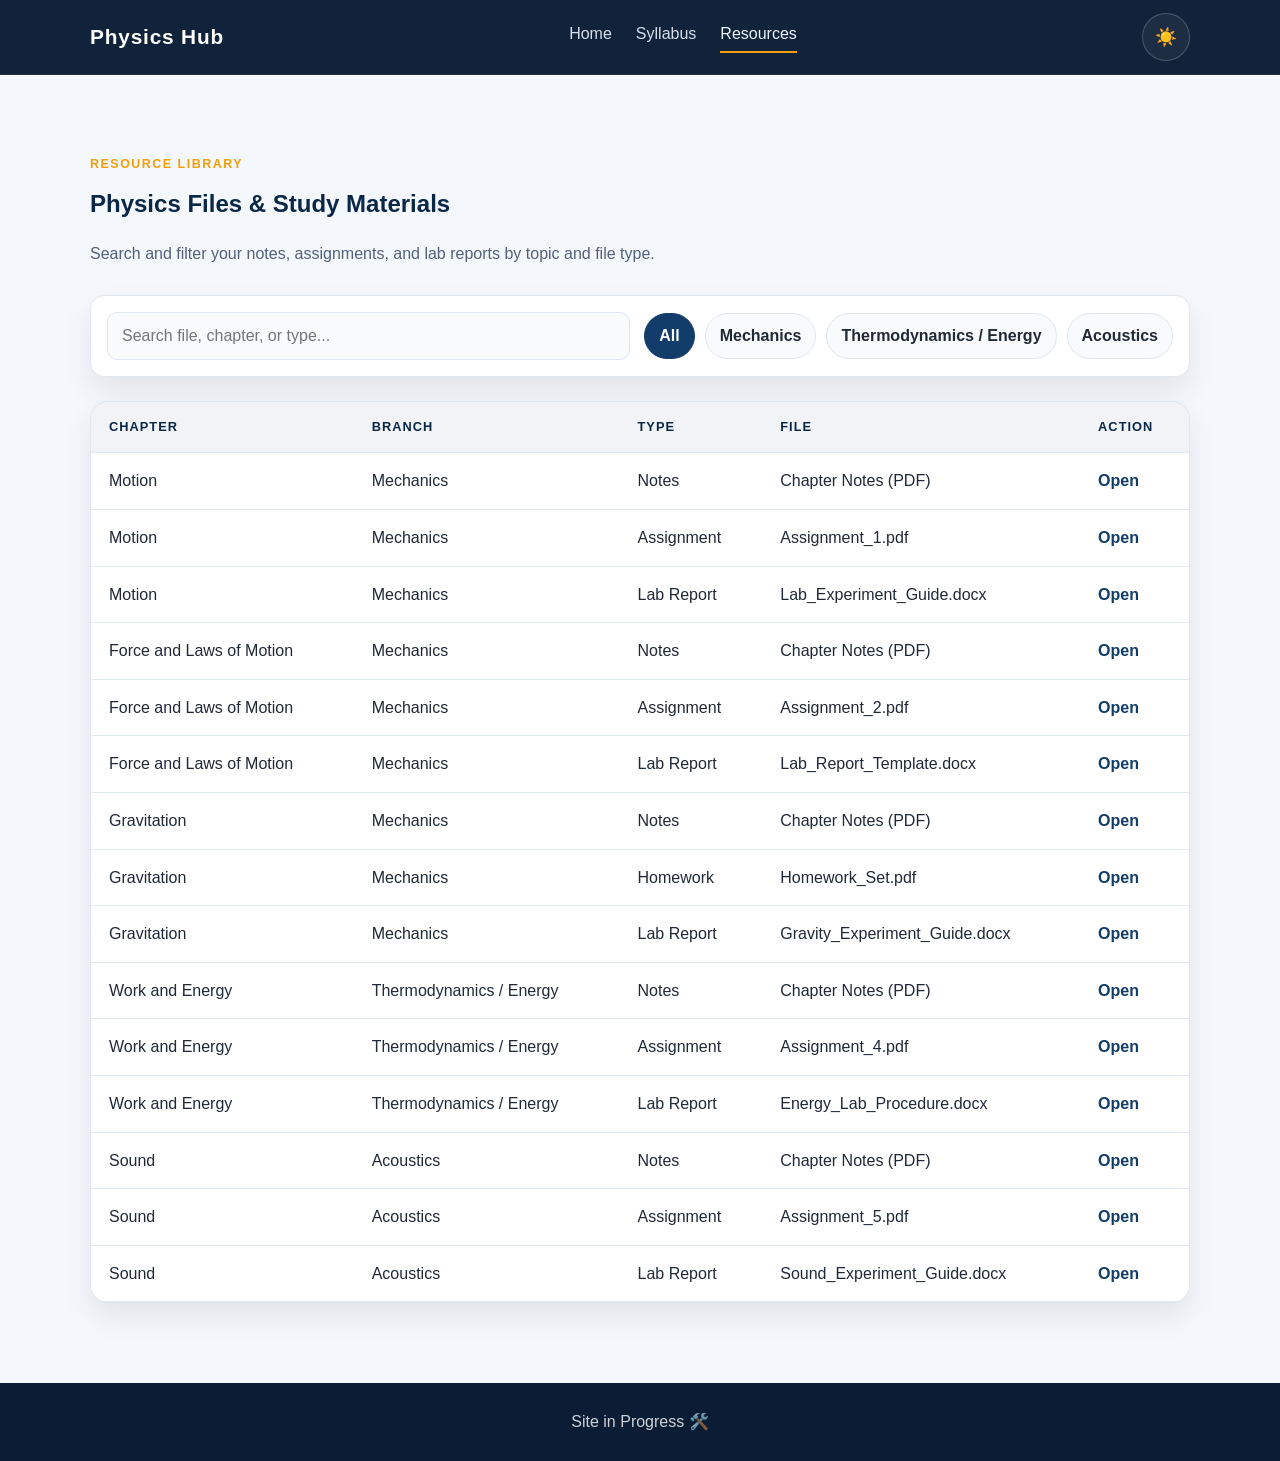
==== resources.html @ 8dc9320b "Add files via upload" ====
<!DOCTYPE html>
<html lang="en">
<head>
  <meta charset="UTF-8" />
  <meta name="viewport" content="width=device-width, initial-scale=1.0" />
  <title>Class 9 Physics Hub | Resources</title>
  <link rel="stylesheet" href="styles.css" />
</head>
<body>
  <header class="site-header">
    <div class="container nav">
      <a href="index.html" class="brand">Physics Hub</a>

      <nav class="nav-links" aria-label="Main navigation">
        <a href="index.html" class="nav-link">Home</a>
        <a href="syllabus.html" class="nav-link">Syllabus</a>
        <a href="resources.html" class="nav-link active">Resources</a>
      </nav>

      <div class="nav-actions">
        <button class="theme-toggle" id="themeToggle" aria-label="Toggle theme">
          <span class="icon sun">☀️</span>
          <span class="icon moon">🌙</span>
        </button>
      </div>
    </div>
  </header>

  <main>
    <section class="section">
      <div class="container">
        <div class="section-heading">
          <p class="eyebrow">Resource library</p>
          <h2>Physics Files & Study Materials</h2>
          <p>Search and filter your notes, assignments, and lab reports by topic and file type.</p>
        </div>

        <div class="toolbar">
          <input type="text" id="resourceSearch" placeholder="Search file, chapter, or type..." />
          <div class="filter-group">
            <button class="filter-btn active" data-branch="all">All</button>
            <button class="filter-btn" data-branch="mechanics">Mechanics</button>
            <button class="filter-btn" data-branch="energy">Thermodynamics / Energy</button>
            <button class="filter-btn" data-branch="acoustics">Acoustics</button>
          </div>
        </div>

        <div class="table-wrap">
          <table>
            <thead>
              <tr>
                <th>Chapter</th>
                <th>Branch</th>
                <th>Type</th>
                <th>File</th>
                <th>Action</th>
              </tr>
            </thead>
            <tbody id="resourceTableBody">
              <tr data-branch="mechanics" data-type="notes">
                <td>Motion</td>
                <td>Mechanics</td>
                <td>Notes</td>
                <td>Chapter Notes (PDF)</td>
                <td><a href="files/motion-notes.pdf" target="_blank">Open</a></td>
              </tr>

              <tr data-branch="mechanics" data-type="assignment">
                <td>Motion</td>
                <td>Mechanics</td>
                <td>Assignment</td>
                <td>Assignment_1.pdf</td>
                <td><a href="files/motion-assignment-1.pdf" target="_blank">Open</a></td>
              </tr>

              <tr data-branch="mechanics" data-type="lab">
                <td>Motion</td>
                <td>Mechanics</td>
                <td>Lab Report</td>
                <td>Lab_Experiment_Guide.docx</td>
                <td><a href="files/motion-lab-guide.docx" target="_blank">Open</a></td>
              </tr>

              <tr data-branch="mechanics" data-type="notes">
                <td>Force and Laws of Motion</td>
                <td>Mechanics</td>
                <td>Notes</td>
                <td>Chapter Notes (PDF)</td>
                <td><a href="files/force-laws-notes.pdf" target="_blank">Open</a></td>
              </tr>

              <tr data-branch="mechanics" data-type="assignment">
                <td>Force and Laws of Motion</td>
                <td>Mechanics</td>
                <td>Assignment</td>
                <td>Assignment_2.pdf</td>
                <td><a href="files/force-laws-assignment.pdf" target="_blank">Open</a></td>
              </tr>

              <tr data-branch="mechanics" data-type="lab">
                <td>Force and Laws of Motion</td>
                <td>Mechanics</td>
                <td>Lab Report</td>
                <td>Lab_Report_Template.docx</td>
                <td><a href="files/force-lab-report.docx" target="_blank">Open</a></td>
              </tr>

              <tr data-branch="mechanics" data-type="notes">
                <td>Gravitation</td>
                <td>Mechanics</td>
                <td>Notes</td>
                <td>Chapter Notes (PDF)</td>
                <td><a href="files/gravitation-notes.pdf" target="_blank">Open</a></td>
              </tr>

              <tr data-branch="mechanics" data-type="assignment">
                <td>Gravitation</td>
                <td>Mechanics</td>
                <td>Homework</td>
                <td>Homework_Set.pdf</td>
                <td><a href="files/gravitation-homework.pdf" target="_blank">Open</a></td>
              </tr>

              <tr data-branch="mechanics" data-type="lab">
                <td>Gravitation</td>
                <td>Mechanics</td>
                <td>Lab Report</td>
                <td>Gravity_Experiment_Guide.docx</td>
                <td><a href="files/gravitation-lab.docx" target="_blank">Open</a></td>
              </tr>

              <tr data-branch="energy" data-type="notes">
                <td>Work and Energy</td>
                <td>Thermodynamics / Energy</td>
                <td>Notes</td>
                <td>Chapter Notes (PDF)</td>
                <td><a href="files/work-energy-notes.pdf" target="_blank">Open</a></td>
              </tr>

              <tr data-branch="energy" data-type="assignment">
                <td>Work and Energy</td>
                <td>Thermodynamics / Energy</td>
                <td>Assignment</td>
                <td>Assignment_4.pdf</td>
                <td><a href="files/work-energy-assignment.pdf" target="_blank">Open</a></td>
              </tr>

              <tr data-branch="energy" data-type="lab">
                <td>Work and Energy</td>
                <td>Thermodynamics / Energy</td>
                <td>Lab Report</td>
                <td>Energy_Lab_Procedure.docx</td>
                <td><a href="files/work-energy-lab.docx" target="_blank">Open</a></td>
              </tr>

              <tr data-branch="acoustics" data-type="notes">
                <td>Sound</td>
                <td>Acoustics</td>
                <td>Notes</td>
                <td>Chapter Notes (PDF)</td>
                <td><a href="files/sound-notes.pdf" target="_blank">Open</a></td>
              </tr>

              <tr data-branch="acoustics" data-type="assignment">
                <td>Sound</td>
                <td>Acoustics</td>
                <td>Assignment</td>
                <td>Assignment_5.pdf</td>
                <td><a href="files/sound-assignment.pdf" target="_blank">Open</a></td>
              </tr>

              <tr data-branch="acoustics" data-type="lab">
                <td>Sound</td>
                <td>Acoustics</td>
                <td>Lab Report</td>
                <td>Sound_Experiment_Guide.docx</td>
                <td><a href="files/sound-lab-guide.docx" target="_blank">Open</a></td>
              </tr>
            </tbody>
          </table>
        </div>
      </div>
    </section>
  </main>

  <footer class="site-footer">
    <div class="container footer-inner">
      <p>Site in Progress 🛠️</p>
    </div>
  </footer>

  <script src="script.js"></script>
</body>
</html>
---- styles.css ----
:root {
  --bg: #f4f7fb;
  --bg-soft: #edf3fb;
  --panel: #ffffff;
  --panel-alt: #f8fafc;
  --text: #1f2937;
  --muted: #52607a;
  --primary: #123c69;
  --primary-dark: #0b2747;
  --accent: #f59e0b;
  --border: #dfe7f1;
  --shadow: 0 14px 30px rgba(17, 24, 39, 0.08);
  --success: #1f9d61;
  --danger: #dc2626;
  --header-bg: rgba(10, 28, 52, 0.97);
  --nav-text: #edf4ff;
  --card-hover: #f2f8ff;
  --formula-bg: #eef6ff;
}

body.dark {
  --bg: #0f172a;
  --bg-soft: #111827;
  --panel: #111b2d;
  --panel-alt: #162238;
  --text: #edf2ff;
  --muted: #bfc9da;
  --primary: #8ec5ff;
  --primary-dark: #dfeeff;
  --accent: #fbbf24;
  --border: rgba(148, 163, 184, 0.2);
  --shadow: 0 18px 40px rgba(2, 6, 23, 0.45);
  --success: #4ade80;
  --header-bg: rgba(2, 6, 23, 0.95);
  --nav-text: #e5edf9;
  --card-hover: #17263d;
  --formula-bg: rgba(59, 130, 246, 0.08);
}

* {
  box-sizing: border-box;
  margin: 0;
  padding: 0;
}

html {
  scroll-behavior: smooth;
}

body {
  font-family: "Segoe UI", Tahoma, Geneva, Verdana, sans-serif;
  background: var(--bg);
  color: var(--text);
  line-height: 1.6;
  transition: background 0.25s ease, color 0.25s ease;
}

a {
  color: inherit;
  text-decoration: none;
}

img {
  max-width: 100%;
  display: block;
}

button, input, textarea {
  font: inherit;
}

.container {
  width: min(1100px, calc(100% - 32px));
  margin: 0 auto;
}

.site-header {
  position: sticky;
  top: 0;
  z-index: 50;
  background: var(--header-bg);
  border-bottom: 1px solid rgba(255,255,255,0.08);
  backdrop-filter: blur(10px);
}

.nav {
  display: flex;
  align-items: center;
  justify-content: space-between;
  min-height: 74px;
  gap: 20px;
}

.brand {
  color: #fff;
  font-size: 1.3rem;
  font-weight: 700;
  letter-spacing: 0.04em;
}

.nav-links {
  display: flex;
  align-items: center;
  gap: 24px;
  color: var(--nav-text);
}

.nav-link {
  position: relative;
  padding-bottom: 6px;
  opacity: 0.9;
  transition: opacity 0.25s ease;
}

.nav-link::after {
  content: "";
  position: absolute;
  left: 0;
  bottom: 0;
  width: 100%;
  height: 2px;
  background: var(--accent);
  transform: scaleX(0);
  transform-origin: left;
  transition: transform 0.25s ease;
}

.nav-link:hover::after,
.nav-link.active::after {
  transform: scaleX(1);
}

.nav-link:hover,
.nav-link.active {
  opacity: 1;
}

.nav-actions {
  display: flex;
  align-items: center;
  gap: 10px;
}

.theme-toggle {
  width: 48px;
  height: 48px;
  border-radius: 50%;
  border: 1px solid rgba(255,255,255,0.2);
  background: rgba(255,255,255,0.05);
  color: #fff;
  cursor: pointer;
  display: flex;
  align-items: center;
  justify-content: center;
  transition: transform 0.2s ease, background 0.2s ease;
}

.theme-toggle:hover {
  transform: translateY(-1px);
  background: rgba(255,255,255,0.08);
}

.theme-toggle .icon {
  font-size: 1.1rem;
  display: none;
}

body.dark .theme-toggle .moon,
body:not(.dark) .theme-toggle .sun {
  display: inline-block;
}

.hero {
  background: linear-gradient(135deg, #0a1d36 0%, #123c69 52%, #1d4f8b 100%);
  color: white;
  padding: 90px 0 80px;
}

.hero-grid {
  display: grid;
  grid-template-columns: 1.3fr 0.9fr;
  align-items: center;
  gap: 38px;
}

.eyebrow {
  text-transform: uppercase;
  letter-spacing: 0.12em;
  font-size: 0.78rem;
  font-weight: 700;
  color: var(--accent);
  margin-bottom: 10px;
}

.hero h1 {
  font-size: clamp(2.3rem, 4vw, 4rem);
  line-height: 1.1;
  margin-bottom: 18px;
}

.hero-text {
  color: rgba(255,255,255,0.8);
  max-width: 630px;
  font-size: 1.06rem;
}

.hero-actions {
  display: flex;
  flex-wrap: wrap;
  gap: 14px;
  margin: 24px 0 28px;
}

.btn {
  display: inline-flex;
  align-items: center;
  justify-content: center;
  min-height: 46px;
  padding: 0 18px;
  border: none;
  border-radius: 12px;
  font-weight: 700;
  cursor: pointer;
  transition: transform 0.2s ease, box-shadow 0.2s ease;
}

.btn:hover {
  transform: translateY(-1px);
}

.btn-primary {
  background: var(--accent);
  color: #1f2937;
  box-shadow: 0 10px 20px rgba(245, 158, 11, 0.24);
}

.btn-secondary {
  background: rgba(255,255,255,0.08);
  color: white;
  border: 1px solid rgba(255,255,255,0.16);
}

.hero-stats {
  display: flex;
  flex-wrap: wrap;
  gap: 18px;
}

.stat-box {
  min-width: 120px;
}

.stat-box strong {
  display: block;
  font-size: 1.5rem;
  margin-bottom: 4px;
}

.stat-box span {
  color: rgba(255,255,255,0.75);
  font-size: 0.95rem;
}

.hero-card {
  background: rgba(255,255,255,0.08);
  border: 1px solid rgba(255,255,255,0.14);
  border-radius: 20px;
  box-shadow: var(--shadow);
  padding: 22px;
}

.mini-panel {
  background: rgba(255,255,255,0.94);
  color: var(--text);
  border-radius: 18px;
  padding: 18px;
  margin-bottom: 16px;
}

.mini-panel:last-child {
  margin-bottom: 0;
}

.mini-panel h3 {
  margin-bottom: 12px;
  color: var(--primary-dark);
}

.mini-panel ul {
  list-style: none;
  display: grid;
  gap: 10px;
}

.mini-panel li {
  display: flex;
  align-items: center;
  gap: 10px;
}

.dot {
  width: 10px;
  height: 10px;
  border-radius: 50%;
  background: var(--accent);
  display: inline-block;
}

.section {
  padding: 80px 0;
}

.alt-bg {
  background: var(--bg-soft);
}

.about-card,
.review-card,
.chapter-card,
.study-checklist,
.formula-card {
  background: var(--panel);
  border: 1px solid var(--border);
  border-radius: 18px;
  box-shadow: var(--shadow);
}

.about-card {
  padding: 28px;
}

.about-header h2,
.section-heading h2,
.review-card h2 {
  color: var(--primary-dark);
  margin-bottom: 18px;
}

.author-profile {
  display: grid;
  grid-template-columns: 1.2fr 1.8fr;
  gap: 24px;
  align-items: center;
}

.author-name-wrap {
  position: relative;
  display: inline-block;
  padding: 16px 18px;
  border-radius: 14px;
  background: var(--panel-alt);
  border: 1px solid var(--border);
  overflow: hidden;
}

.author-name {
  font-size: clamp(2rem, 4vw, 2.8rem);
  color: var(--primary-dark);
  display: inline-block;
  position: relative;
  z-index: 2;
  transition: transform 0.25s ease;
}

.email-reveal {
  max-height: 0;
  opacity: 0;
  overflow: hidden;
  transition: max-height 0.35s ease, opacity 0.35s ease, margin-top 0.35s ease;
}

.email-reveal a {
  color: var(--primary);
  font-weight: 600;
}

.author-name-wrap:hover .email-reveal {
  max-height: 60px;
  opacity: 1;
  margin-top: 10px;
}

.author-name-wrap:hover .author-name {
  transform: translateY(-2px);
}

.author-meta {
  display: grid;
  grid-template-columns: repeat(auto-fit, minmax(180px, 1fr));
  gap: 14px;
}

.meta-item {
  background: var(--panel-alt);
  border: 1px solid var(--border);
  padding: 14px 16px;
  border-radius: 12px;
}

.meta-label {
  display: block;
  color: var(--muted);
  text-transform: uppercase;
  letter-spacing: 0.06em;
  font-size: 0.74rem;
  margin-bottom: 6px;
}

.meta-value,
.meta-link {
  color: var(--text);
  font-weight: 600;
}

.meta-link {
  color: var(--primary);
}

.section-heading {
  margin-bottom: 28px;
}

.section-heading p:last-child {
  color: var(--muted);
  max-width: 700px;
}

.chapter-grid {
  display: grid;
  grid-template-columns: repeat(2, minmax(0, 1fr));
  gap: 24px;
}

.chapter-card {
  padding: 22px;
}

.chapter-card h3 {
  color: var(--primary-dark);
  font-size: 1.46rem;
  margin-bottom: 12px;
}

.chapter-card ul {
  list-style: none;
  margin-bottom: 16px;
  color: var(--muted);
}

.chapter-card li {
  margin-bottom: 8px;
  position: relative;
  padding-left: 18px;
}

.chapter-card li::before {
  content: "•";
  position: absolute;
  left: 0;
  color: var(--accent);
  font-size: 1.2rem;
}

.file-list {
  display: flex;
  flex-direction: column;
  gap: 10px;
  margin-top: 16px;
}

.file-list a {
  display: inline-flex;
  align-items: center;
  justify-content: flex-start;
  padding: 10px 12px;
  border-radius: 10px;
  background: linear-gradient(135deg, #edf4ff, #eefafc);
  color: var(--primary-dark);
  border: 1px solid #d4e2ff;
  font-weight: 600;
  transition: transform 0.2s ease, background 0.2s ease;
}

.file-list a:hover {
  transform: translateX(2px);
  background: linear-gradient(135deg, #dfeeff, #ebf8ff);
}

.full-width {
  grid-column: 1 / -1;
}

.study-checklist {
  padding: 22px 24px;
  margin-bottom: 24px;
}

.study-checklist h3 {
  color: var(--primary-dark);
  margin-bottom: 14px;
}

.study-checklist ul {
  list-style: none;
  display: grid;
  gap: 10px;
  color: var(--muted);
}

.formula-card {
  margin-top: 26px;
  overflow: hidden;
}

.formula-toggle {
  width: 100%;
  display: flex;
  justify-content: space-between;
  align-items: center;
  background: var(--formula-bg);
  color: var(--primary-dark);
  border: none;
  padding: 18px 22px;
  font-weight: 800;
  font-size: 1.05rem;
  cursor: pointer;
  text-align: left;
}

.formula-toggle::after {
  content: "▾";
  font-size: 1.2rem;
}

.formula-card.open .formula-toggle::after {
  content: "▴";
}

.formula-content {
  max-height: 0;
  overflow: hidden;
  transition: max-height 0.35s ease;
  padding: 0 22px;
}

.formula-card.open .formula-content {
  max-height: 500px;
  padding: 20px 22px 22px;
}

.formula-group {
  margin-bottom: 18px;
}

.formula-group:last-child {
  margin-bottom: 0;
}

.formula-group h4 {
  color: var(--primary-dark);
  margin-bottom: 8px;
}

.formula-group ul {
  list-style: none;
  display: grid;
  gap: 8px;
  color: var(--text);
}

.review-card {
  padding: 30px 24px;
  max-width: 900px;
  margin: 0 auto;
}

.review-card textarea {
  width: 100%;
  border-radius: 14px;
  border: 1px solid var(--border);
  background: var(--panel-alt);
  color: var(--text);
  padding: 16px;
  resize: vertical;
  min-height: 120px;
}

.review-actions {
  margin-top: 16px;
}

.success-message {
  opacity: 0;
  color: var(--success);
  font-weight: 600;
  margin-top: 12px;
  min-height: 24px;
  transition: opacity 0.25s ease;
}

.success-message.show {
  opacity: 1;
}

.toolbar {
  display: flex;
  flex-wrap: wrap;
  gap: 14px;
  align-items: center;
  justify-content: space-between;
  margin-bottom: 24px;
  background: var(--panel);
  border: 1px solid var(--border);
  border-radius: 14px;
  padding: 16px;
  box-shadow: var(--shadow);
}

#resourceSearch {
  flex: 1 1 260px;
  min-height: 48px;
  border-radius: 10px;
  border: 1px solid var(--border);
  background: var(--panel-alt);
  color: var(--text);
  padding: 0 14px;
}

.filter-group {
  display: flex;
  flex-wrap: wrap;
  gap: 10px;
}

.filter-btn {
  border: 1px solid var(--border);
  background: var(--panel-alt);
  color: var(--text);
  border-radius: 999px;
  padding: 9px 14px;
  cursor: pointer;
  font-weight: 600;
  transition: all 0.2s ease;
}

.filter-btn.active {
  background: var(--primary);
  color: #fff;
  border-color: var(--primary);
}

.table-wrap {
  overflow-x: auto;
  background: var(--panel);
  border: 1px solid var(--border);
  border-radius: 18px;
  box-shadow: var(--shadow);
}

table {
  width: 100%;
  border-collapse: collapse;
  min-width: 760px;
}

thead {
  background: rgba(18, 60, 105, 0.06);
}

th, td {
  padding: 15px 18px;
  text-align: left;
  border-bottom: 1px solid var(--border);
}

th {
  color: var(--primary-dark);
  font-size: 0.8rem;
  text-transform: uppercase;
  letter-spacing: 0.08em;
}

td a {
  color: var(--primary);
  font-weight: 600;
}

.hidden-row {
  display: none;
}

.site-footer {
  background: #0b1d34;
  color: rgba(255,255,255,0.8);
  padding: 26px 0;
  text-align: center;
}

.footer-inner {
  display: flex;
  justify-content: center;
  align-items: center;
}

@media (max-width: 900px) {
  .hero-grid,
  .chapter-grid,
  .author-profile {
    grid-template-columns: 1fr;
  }

  .toolbar {
    flex-direction: column;
    align-items: stretch;
  }

  #resourceSearch {
    width: 100%;
  }
}

@media (max-width: 700px) {
  .nav {
    flex-wrap: wrap;
    justify-content: space-between;
    padding: 10px 0;
  }

  .nav-links {
    width: 100%;
    justify-content: center;
  }

  .nav-actions {
    margin-left: auto;
  }

  .hero {
    padding-top: 70px;
  }

  .chapter-grid {
    grid-template-columns: 1fr;
  }

  .review-card,
  .about-card {
    padding: 22px 18px;
  }
}
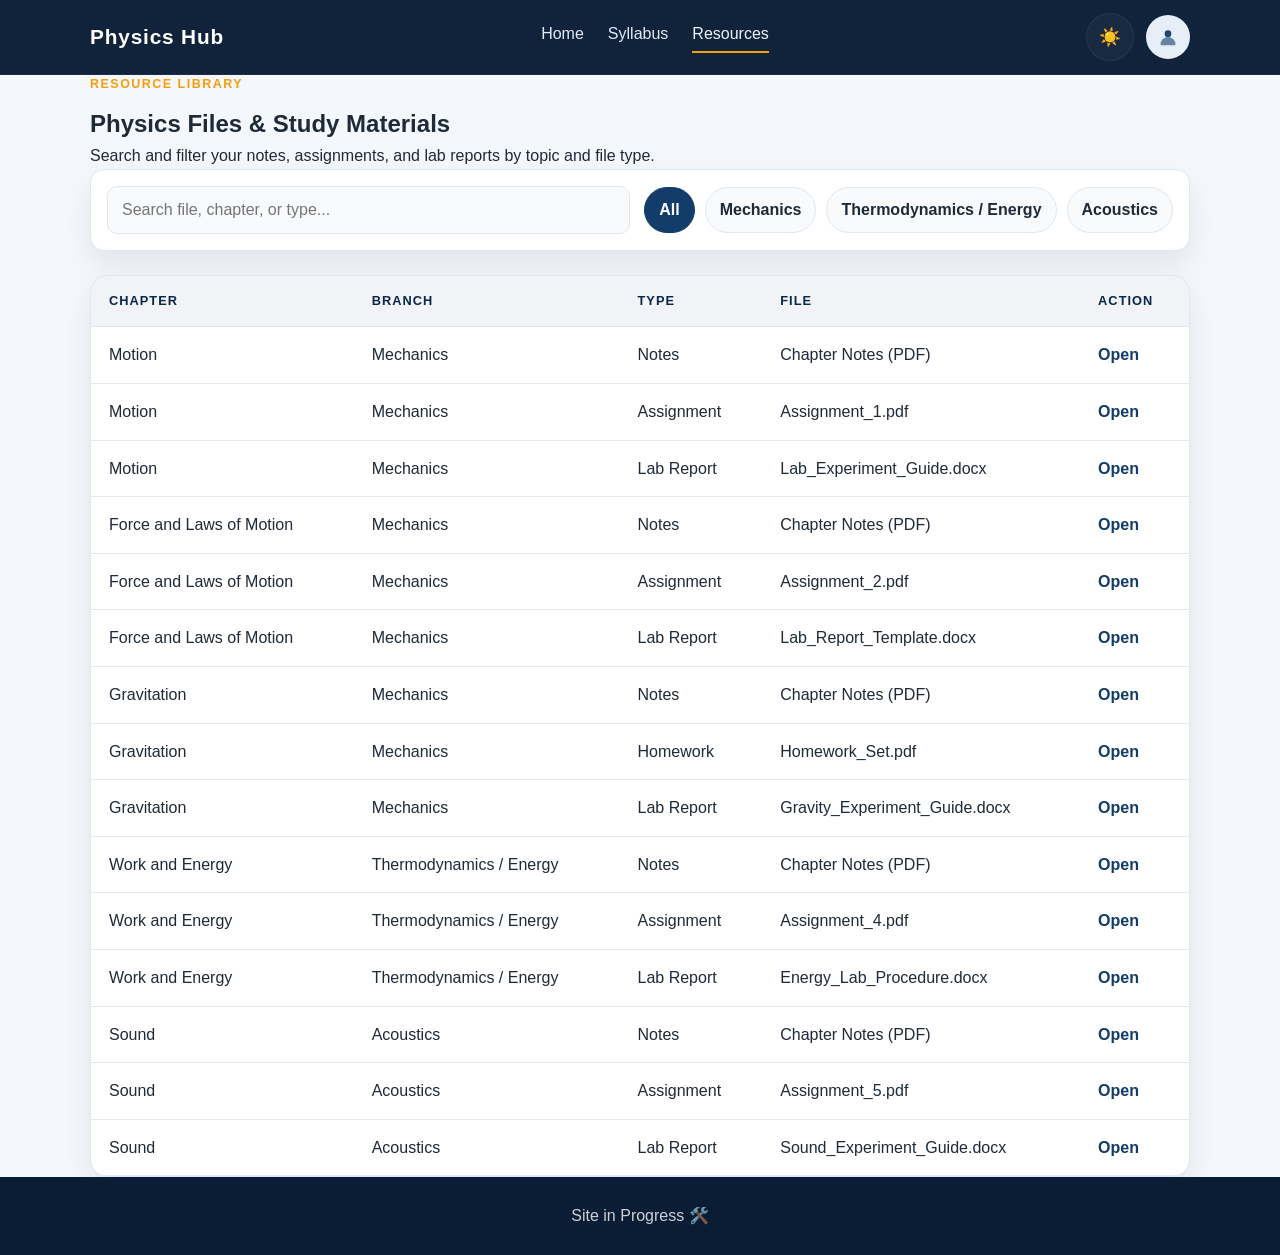
==== commit 31059446: "Update resources.html" ====
--- a/resources.html
+++ b/resources.html
@@ -17,12 +17,22 @@
         <a href="resources.html" class="nav-link active">Resources</a>
       </nav>
 
-      <div class="nav-actions">
-        <button class="theme-toggle" id="themeToggle" aria-label="Toggle theme">
-          <span class="icon sun">☀️</span>
-          <span class="icon moon">🌙</span>
-        </button>
-      </div>
+       <!-- Replace the .nav-actions area in each page header with this -->
+     <div class="nav-actions">
+      <button class="theme-toggle" id="themeToggle" aria-label="Toggle theme" title="Toggle dark / light">
+       <span class="icon sun">☀️</span>
+       <span class="icon moon">🌙</span>
+      </button>
+
+  <!-- Account placeholder: No Account -->
+      <button class="account-avatar" id="accountAvatar" aria-label="No account signed in" title="No account — placeholder">
+       <svg width="20" height="20" viewBox="0 0 24 24" fill="none" aria-hidden="true" focusable="false" xmlns="http://www.w3.org/2000/svg">
+        <path d="M12 12a4 4 0 100-8 4 4 0 000 8z" fill="currentColor" opacity="0.95"/>
+        <path d="M3 21a9 9 0 0118 0v0a1 1 0 01-1 1H4a1 1 0 01-1-1v0z" fill="currentColor" opacity="0.6"/>
+       </svg>
+       <span class="visually-hidden">No Account</span>
+      </button>
+     </div>
     </div>
   </header>
 
@@ -191,4 +201,4 @@
 
   <script src="script.js"></script>
 </body>
-</html>+</html>
--- a/styles.css
+++ b/styles.css
@@ -16,735 +16,186 @@
   --nav-text: #edf4ff;
   --card-hover: #f2f8ff;
   --formula-bg: #eef6ff;
-}
-
+  --account-bg: #e6eef8;
+  --account-foreground: #123c69;
+}
+
+/* Dark theme tokens - improved readable off-white / slate tones (avoid pure white) */
 body.dark {
   --bg: #0f172a;
-  --bg-soft: #111827;
-  --panel: #111b2d;
-  --panel-alt: #162238;
-  --text: #edf2ff;
-  --muted: #bfc9da;
+  --bg-soft: #0b1220;
+  --panel: #0f1726;
+  --panel-alt: #111827;
+  --text: #e6eef8; /* soft off-white */
+  --muted: #9fb0c8; /* softer muted slate for secondary text */
   --primary: #8ec5ff;
   --primary-dark: #dfeeff;
   --accent: #fbbf24;
-  --border: rgba(148, 163, 184, 0.2);
+  --border: rgba(148, 163, 184, 0.18);
   --shadow: 0 18px 40px rgba(2, 6, 23, 0.45);
   --success: #4ade80;
-  --header-bg: rgba(2, 6, 23, 0.95);
+  --header-bg: rgba(2, 6, 23, 0.92);
   --nav-text: #e5edf9;
   --card-hover: #17263d;
-  --formula-bg: rgba(59, 130, 246, 0.08);
-}
-
-* {
-  box-sizing: border-box;
-  margin: 0;
-  padding: 0;
-}
-
-html {
-  scroll-behavior: smooth;
-}
-
+  --formula-bg: rgba(59, 130, 246, 0.06);
+  --account-bg: #152033;
+  --account-foreground: #cfe8ff;
+}
+
+/* Base reset and layout */
+* { box-sizing: border-box; margin: 0; padding: 0; }
+html { scroll-behavior: smooth; }
 body {
   font-family: "Segoe UI", Tahoma, Geneva, Verdana, sans-serif;
   background: var(--bg);
   color: var(--text);
   line-height: 1.6;
   transition: background 0.25s ease, color 0.25s ease;
-}
-
-a {
-  color: inherit;
-  text-decoration: none;
-}
-
-img {
-  max-width: 100%;
-  display: block;
-}
-
-button, input, textarea {
-  font: inherit;
-}
-
-.container {
-  width: min(1100px, calc(100% - 32px));
-  margin: 0 auto;
-}
-
-.site-header {
-  position: sticky;
-  top: 0;
-  z-index: 50;
-  background: var(--header-bg);
-  border-bottom: 1px solid rgba(255,255,255,0.08);
-  backdrop-filter: blur(10px);
-}
-
-.nav {
-  display: flex;
-  align-items: center;
-  justify-content: space-between;
-  min-height: 74px;
-  gap: 20px;
-}
-
-.brand {
-  color: #fff;
-  font-size: 1.3rem;
-  font-weight: 700;
-  letter-spacing: 0.04em;
-}
-
-.nav-links {
-  display: flex;
-  align-items: center;
-  gap: 24px;
-  color: var(--nav-text);
-}
-
-.nav-link {
-  position: relative;
-  padding-bottom: 6px;
-  opacity: 0.9;
-  transition: opacity 0.25s ease;
-}
-
-.nav-link::after {
-  content: "";
-  position: absolute;
-  left: 0;
-  bottom: 0;
-  width: 100%;
-  height: 2px;
-  background: var(--accent);
-  transform: scaleX(0);
-  transform-origin: left;
-  transition: transform 0.25s ease;
-}
-
-.nav-link:hover::after,
-.nav-link.active::after {
-  transform: scaleX(1);
-}
-
-.nav-link:hover,
-.nav-link.active {
-  opacity: 1;
-}
-
-.nav-actions {
-  display: flex;
-  align-items: center;
-  gap: 10px;
-}
-
-.theme-toggle {
-  width: 48px;
-  height: 48px;
-  border-radius: 50%;
-  border: 1px solid rgba(255,255,255,0.2);
-  background: rgba(255,255,255,0.05);
-  color: #fff;
-  cursor: pointer;
-  display: flex;
-  align-items: center;
-  justify-content: center;
-  transition: transform 0.2s ease, background 0.2s ease;
-}
-
-.theme-toggle:hover {
-  transform: translateY(-1px);
-  background: rgba(255,255,255,0.08);
-}
-
-.theme-toggle .icon {
-  font-size: 1.1rem;
-  display: none;
-}
-
-body.dark .theme-toggle .moon,
-body:not(.dark) .theme-toggle .sun {
-  display: inline-block;
-}
-
-.hero {
-  background: linear-gradient(135deg, #0a1d36 0%, #123c69 52%, #1d4f8b 100%);
-  color: white;
-  padding: 90px 0 80px;
-}
-
-.hero-grid {
-  display: grid;
-  grid-template-columns: 1.3fr 0.9fr;
-  align-items: center;
-  gap: 38px;
-}
-
-.eyebrow {
-  text-transform: uppercase;
-  letter-spacing: 0.12em;
-  font-size: 0.78rem;
-  font-weight: 700;
-  color: var(--accent);
-  margin-bottom: 10px;
-}
-
-.hero h1 {
-  font-size: clamp(2.3rem, 4vw, 4rem);
-  line-height: 1.1;
-  margin-bottom: 18px;
-}
-
-.hero-text {
-  color: rgba(255,255,255,0.8);
-  max-width: 630px;
-  font-size: 1.06rem;
-}
-
-.hero-actions {
-  display: flex;
-  flex-wrap: wrap;
-  gap: 14px;
-  margin: 24px 0 28px;
-}
-
-.btn {
-  display: inline-flex;
-  align-items: center;
-  justify-content: center;
-  min-height: 46px;
-  padding: 0 18px;
-  border: none;
-  border-radius: 12px;
-  font-weight: 700;
-  cursor: pointer;
-  transition: transform 0.2s ease, box-shadow 0.2s ease;
-}
-
-.btn:hover {
-  transform: translateY(-1px);
-}
-
-.btn-primary {
-  background: var(--accent);
-  color: #1f2937;
-  box-shadow: 0 10px 20px rgba(245, 158, 11, 0.24);
-}
-
-.btn-secondary {
-  background: rgba(255,255,255,0.08);
-  color: white;
-  border: 1px solid rgba(255,255,255,0.16);
-}
-
-.hero-stats {
-  display: flex;
-  flex-wrap: wrap;
-  gap: 18px;
-}
-
-.stat-box {
-  min-width: 120px;
-}
-
-.stat-box strong {
-  display: block;
-  font-size: 1.5rem;
-  margin-bottom: 4px;
-}
-
-.stat-box span {
-  color: rgba(255,255,255,0.75);
-  font-size: 0.95rem;
-}
-
-.hero-card {
-  background: rgba(255,255,255,0.08);
-  border: 1px solid rgba(255,255,255,0.14);
-  border-radius: 20px;
-  box-shadow: var(--shadow);
-  padding: 22px;
-}
-
-.mini-panel {
-  background: rgba(255,255,255,0.94);
-  color: var(--text);
-  border-radius: 18px;
-  padding: 18px;
-  margin-bottom: 16px;
-}
-
-.mini-panel:last-child {
-  margin-bottom: 0;
-}
-
-.mini-panel h3 {
-  margin-bottom: 12px;
-  color: var(--primary-dark);
-}
-
-.mini-panel ul {
-  list-style: none;
-  display: grid;
-  gap: 10px;
-}
-
-.mini-panel li {
-  display: flex;
-  align-items: center;
-  gap: 10px;
-}
-
-.dot {
-  width: 10px;
-  height: 10px;
-  border-radius: 50%;
-  background: var(--accent);
-  display: inline-block;
-}
-
-.section {
-  padding: 80px 0;
-}
-
-.alt-bg {
-  background: var(--bg-soft);
-}
-
-.about-card,
-.review-card,
-.chapter-card,
-.study-checklist,
-.formula-card {
-  background: var(--panel);
-  border: 1px solid var(--border);
-  border-radius: 18px;
-  box-shadow: var(--shadow);
-}
-
-.about-card {
-  padding: 28px;
-}
-
-.about-header h2,
-.section-heading h2,
-.review-card h2 {
-  color: var(--primary-dark);
-  margin-bottom: 18px;
-}
-
-.author-profile {
-  display: grid;
-  grid-template-columns: 1.2fr 1.8fr;
-  gap: 24px;
-  align-items: center;
-}
-
-.author-name-wrap {
-  position: relative;
-  display: inline-block;
-  padding: 16px 18px;
-  border-radius: 14px;
-  background: var(--panel-alt);
-  border: 1px solid var(--border);
-  overflow: hidden;
-}
-
-.author-name {
-  font-size: clamp(2rem, 4vw, 2.8rem);
-  color: var(--primary-dark);
-  display: inline-block;
-  position: relative;
-  z-index: 2;
-  transition: transform 0.25s ease;
-}
-
-.email-reveal {
-  max-height: 0;
-  opacity: 0;
-  overflow: hidden;
-  transition: max-height 0.35s ease, opacity 0.35s ease, margin-top 0.35s ease;
-}
-
-.email-reveal a {
-  color: var(--primary);
-  font-weight: 600;
-}
-
-.author-name-wrap:hover .email-reveal {
-  max-height: 60px;
-  opacity: 1;
-  margin-top: 10px;
-}
-
-.author-name-wrap:hover .author-name {
-  transform: translateY(-2px);
-}
-
-.author-meta {
-  display: grid;
-  grid-template-columns: repeat(auto-fit, minmax(180px, 1fr));
-  gap: 14px;
-}
-
-.meta-item {
-  background: var(--panel-alt);
-  border: 1px solid var(--border);
-  padding: 14px 16px;
-  border-radius: 12px;
-}
-
-.meta-label {
-  display: block;
-  color: var(--muted);
-  text-transform: uppercase;
-  letter-spacing: 0.06em;
-  font-size: 0.74rem;
-  margin-bottom: 6px;
-}
-
-.meta-value,
-.meta-link {
-  color: var(--text);
-  font-weight: 600;
-}
-
-.meta-link {
-  color: var(--primary);
-}
-
-.section-heading {
-  margin-bottom: 28px;
-}
-
-.section-heading p:last-child {
-  color: var(--muted);
-  max-width: 700px;
-}
-
-.chapter-grid {
-  display: grid;
-  grid-template-columns: repeat(2, minmax(0, 1fr));
-  gap: 24px;
-}
-
-.chapter-card {
-  padding: 22px;
-}
-
-.chapter-card h3 {
-  color: var(--primary-dark);
-  font-size: 1.46rem;
-  margin-bottom: 12px;
-}
-
-.chapter-card ul {
-  list-style: none;
-  margin-bottom: 16px;
-  color: var(--muted);
-}
-
-.chapter-card li {
-  margin-bottom: 8px;
-  position: relative;
-  padding-left: 18px;
-}
-
-.chapter-card li::before {
-  content: "•";
-  position: absolute;
-  left: 0;
-  color: var(--accent);
-  font-size: 1.2rem;
-}
-
-.file-list {
+  min-height: 100vh;
   display: flex;
   flex-direction: column;
-  gap: 10px;
-  margin-top: 16px;
-}
-
-.file-list a {
-  display: inline-flex;
-  align-items: center;
-  justify-content: flex-start;
-  padding: 10px 12px;
-  border-radius: 10px;
-  background: linear-gradient(135deg, #edf4ff, #eefafc);
-  color: var(--primary-dark);
-  border: 1px solid #d4e2ff;
-  font-weight: 600;
-  transition: transform 0.2s ease, background 0.2s ease;
-}
-
-.file-list a:hover {
-  transform: translateX(2px);
-  background: linear-gradient(135deg, #dfeeff, #ebf8ff);
-}
-
-.full-width {
-  grid-column: 1 / -1;
-}
-
-.study-checklist {
-  padding: 22px 24px;
-  margin-bottom: 24px;
-}
-
-.study-checklist h3 {
-  color: var(--primary-dark);
-  margin-bottom: 14px;
-}
-
-.study-checklist ul {
-  list-style: none;
-  display: grid;
-  gap: 10px;
-  color: var(--muted);
-}
-
-.formula-card {
-  margin-top: 26px;
-  overflow: hidden;
-}
-
-.formula-toggle {
-  width: 100%;
-  display: flex;
-  justify-content: space-between;
-  align-items: center;
-  background: var(--formula-bg);
-  color: var(--primary-dark);
-  border: none;
-  padding: 18px 22px;
-  font-weight: 800;
-  font-size: 1.05rem;
-  cursor: pointer;
-  text-align: left;
-}
-
-.formula-toggle::after {
-  content: "▾";
-  font-size: 1.2rem;
-}
-
-.formula-card.open .formula-toggle::after {
-  content: "▴";
-}
-
-.formula-content {
-  max-height: 0;
-  overflow: hidden;
-  transition: max-height 0.35s ease;
-  padding: 0 22px;
-}
-
-.formula-card.open .formula-content {
-  max-height: 500px;
-  padding: 20px 22px 22px;
-}
-
-.formula-group {
-  margin-bottom: 18px;
-}
-
-.formula-group:last-child {
-  margin-bottom: 0;
-}
-
-.formula-group h4 {
-  color: var(--primary-dark);
-  margin-bottom: 8px;
-}
-
-.formula-group ul {
-  list-style: none;
-  display: grid;
-  gap: 8px;
-  color: var(--text);
-}
-
-.review-card {
-  padding: 30px 24px;
-  max-width: 900px;
-  margin: 0 auto;
-}
-
-.review-card textarea {
-  width: 100%;
-  border-radius: 14px;
-  border: 1px solid var(--border);
-  background: var(--panel-alt);
-  color: var(--text);
-  padding: 16px;
-  resize: vertical;
-  min-height: 120px;
-}
-
-.review-actions {
-  margin-top: 16px;
-}
-
-.success-message {
-  opacity: 0;
-  color: var(--success);
-  font-weight: 600;
-  margin-top: 12px;
-  min-height: 24px;
-  transition: opacity 0.25s ease;
-}
-
-.success-message.show {
-  opacity: 1;
-}
-
-.toolbar {
-  display: flex;
-  flex-wrap: wrap;
-  gap: 14px;
-  align-items: center;
-  justify-content: space-between;
-  margin-bottom: 24px;
-  background: var(--panel);
-  border: 1px solid var(--border);
-  border-radius: 14px;
-  padding: 16px;
-  box-shadow: var(--shadow);
-}
-
-#resourceSearch {
-  flex: 1 1 260px;
-  min-height: 48px;
-  border-radius: 10px;
-  border: 1px solid var(--border);
-  background: var(--panel-alt);
-  color: var(--text);
-  padding: 0 14px;
-}
-
-.filter-group {
-  display: flex;
-  flex-wrap: wrap;
-  gap: 10px;
-}
-
-.filter-btn {
-  border: 1px solid var(--border);
-  background: var(--panel-alt);
-  color: var(--text);
-  border-radius: 999px;
-  padding: 9px 14px;
-  cursor: pointer;
-  font-weight: 600;
-  transition: all 0.2s ease;
-}
-
-.filter-btn.active {
-  background: var(--primary);
-  color: #fff;
-  border-color: var(--primary);
-}
-
-.table-wrap {
-  overflow-x: auto;
-  background: var(--panel);
-  border: 1px solid var(--border);
-  border-radius: 18px;
-  box-shadow: var(--shadow);
-}
-
-table {
-  width: 100%;
-  border-collapse: collapse;
-  min-width: 760px;
-}
-
-thead {
-  background: rgba(18, 60, 105, 0.06);
-}
-
-th, td {
-  padding: 15px 18px;
-  text-align: left;
-  border-bottom: 1px solid var(--border);
-}
-
-th {
-  color: var(--primary-dark);
-  font-size: 0.8rem;
-  text-transform: uppercase;
-  letter-spacing: 0.08em;
-}
-
-td a {
-  color: var(--primary);
-  font-weight: 600;
-}
-
-.hidden-row {
-  display: none;
-}
-
-.site-footer {
-  background: #0b1d34;
-  color: rgba(255,255,255,0.8);
-  padding: 26px 0;
-  text-align: center;
-}
-
-.footer-inner {
-  display: flex;
-  justify-content: center;
-  align-items: center;
-}
-
+}
+
+a { color: inherit; text-decoration: none; }
+img { max-width: 100%; display: block; }
+button, input, textarea { font: inherit; }
+.container { width: min(1100px, calc(100% - 32px)); margin: 0 auto; }
+
+/* Header / Navigation */
+.site-header {
+  position: sticky; top: 0; z-index: 50;
+  background: var(--header-bg);
+  border-bottom: 1px solid rgba(255,255,255,0.06);
+  backdrop-filter: blur(8px);
+}
+
+.nav { display: flex; align-items: center; justify-content: space-between; min-height: 74px; gap: 20px; }
+.brand { color: #fff; font-size: 1.3rem; font-weight: 700; letter-spacing: 0.04em; }
+
+.nav-links { display: flex; align-items: center; gap: 24px; color: var(--nav-text); }
+.nav-link { position: relative; padding-bottom: 6px; opacity: 0.95; transition: opacity 0.25s ease; }
+.nav-link::after { content: ""; position: absolute; left: 0; bottom: 0; width: 100%; height: 2px; background: var(--accent); transform: scaleX(0); transform-origin: left; transition: transform 0.25s ease; }
+.nav-link:hover::after, .nav-link.active::after { transform: scaleX(1); }
+.nav-link:hover, .nav-link.active { opacity: 1; }
+
+.nav-actions { display: flex; align-items: center; gap: 12px; }
+
+/* Theme toggle */
+.theme-toggle {
+  width: 48px; height: 48px; border-radius: 50%; border: 1px solid rgba(255,255,255,0.06);
+  background: rgba(255,255,255,0.03); color: var(--nav-text); cursor: pointer; display: inline-flex; align-items: center; justify-content: center; transition: transform 0.18s ease, background 0.18s ease;
+}
+.theme-toggle:hover { transform: translateY(-2px); background: rgba(255,255,255,0.06); }
+.theme-toggle .icon { font-size: 1.1rem; display: none; }
+body.dark .theme-toggle .moon, body:not(.dark) .theme-toggle .sun { display: inline-block; }
+
+/* Account avatar placeholder */
+.account-avatar {
+  display: inline-flex; align-items: center; justify-content: center; width: 44px; height: 44px; border-radius: 50%;
+  background: var(--account-bg); color: var(--account-foreground); border: 1px solid rgba(255,255,255,0.04);
+  cursor: pointer; transition: transform 0.18s ease, box-shadow 0.18s ease, background 0.18s ease; padding: 6px; flex-shrink: 0;
+}
+.account-avatar:hover, .account-avatar:focus { transform: translateY(-2px); box-shadow: 0 8px 20px rgba(2,8,23,0.12); outline: none; }
+.account-avatar svg { width: 20px; height: 20px; color: currentColor; display: block; }
+.visually-hidden { position: absolute !important; height: 1px; width: 1px; overflow: hidden; clip: rect(1px,1px,1px,1px); white-space: nowrap; border: 0; padding: 0; margin: -1px; }
+
+/* Hero */
+.hero { background: linear-gradient(135deg, #0a1d36 0%, #123c69 52%, #1d4f8b 100%); color: white; padding: 90px 0 80px; }
+.hero-grid { display: grid; grid-template-columns: 1.3fr 0.9fr; align-items: center; gap: 38px; }
+.eyebrow { text-transform: uppercase; letter-spacing: 0.12em; font-size: 0.78rem; font-weight: 700; color: var(--accent); margin-bottom: 10px; }
+.hero h1 { font-size: clamp(2.3rem, 4vw, 4rem); line-height: 1.1; margin-bottom: 18px; }
+.hero-text { color: rgba(255,255,255,0.86); max-width: 630px; font-size: 1.06rem; }
+
+.btn { display: inline-flex; align-items: center; justify-content: center; min-height: 46px; padding: 0 18px; border: none; border-radius: 12px; font-weight: 700; cursor: pointer; transition: transform 0.2s ease, box-shadow 0.2s ease; }
+.btn-primary { background: var(--accent); color: #1f2937; box-shadow: 0 10px 20px rgba(245,158,11,0.24); }
+.btn-secondary { background: rgba(255,255,255,0.08); color: white; border: 1px solid rgba(255,255,255,0.16); }
+
+/* Cards, panels */
+.mini-panel, .about-card, .review-card, .chapter-card, .study-checklist, .formula-card { background: var(--panel); border: 1px solid var(--border); border-radius: 18px; box-shadow: var(--shadow); }
+.mini-panel { padding: 18px; }
+
+/* About / Author */
+.about-card { padding: 28px; }
+.author-profile { display: grid; grid-template-columns: 1.2fr 1.8fr; gap: 24px; align-items: center; }
+.author-name-wrap { position: relative; display: inline-block; padding: 16px 18px; border-radius: 14px; background: var(--panel-alt); border: 1px solid var(--border); overflow: hidden; }
+.author-name { font-size: clamp(2rem, 4vw, 2.8rem); color: var(--primary-dark); display: inline-block; position: relative; z-index: 2; transition: transform 0.25s ease; }
+.email-reveal { max-height: 0; opacity: 0; overflow: hidden; transition: max-height 0.35s ease, opacity 0.35s ease, margin-top 0.35s ease; }
+.email-reveal a { color: var(--primary); font-weight: 600; }
+.author-name-wrap:hover .email-reveal { max-height: 60px; opacity: 1; margin-top: 10px; }
+.author-name-wrap:hover .author-name { transform: translateY(-2px); }
+
+.author-meta { display: grid; grid-template-columns: repeat(auto-fit, minmax(180px, 1fr)); gap: 14px; }
+.meta-item { background: var(--panel-alt); border: 1px solid var(--border); padding: 14px 16px; border-radius: 12px; }
+.meta-label { display: block; color: var(--muted); text-transform: uppercase; letter-spacing: 0.06em; font-size: 0.74rem; margin-bottom: 6px; }
+.meta-value, .meta-link { color: var(--text); font-weight: 600; }
+.meta-link { color: var(--primary); }
+
+/* Chapter grid and files */
+.chapter-grid { display: grid; grid-template-columns: repeat(2, minmax(0, 1fr)); gap: 24px; }
+.chapter-card { padding: 22px; }
+.chapter-card h3 { color: var(--primary-dark); font-size: 1.46rem; margin-bottom: 12px; }
+.chapter-card ul { list-style: none; margin-bottom: 16px; color: var(--muted); }
+.chapter-card li { margin-bottom: 8px; position: relative; padding-left: 18px; }
+.chapter-card li::before { content: "•"; position: absolute; left: 0; color: var(--accent); font-size: 1.2rem; }
+
+.file-list { display: flex; flex-direction: column; gap: 10px; margin-top: 16px; }
+.file-list a { display: inline-flex; align-items: center; justify-content: flex-start; padding: 10px 12px; border-radius: 10px; background: linear-gradient(135deg, #edf4ff, #eefafc); color: var(--primary-dark); border: 1px solid #d4e2ff; font-weight: 600; transition: transform 0.2s ease, background 0.2s ease; }
+.file-list a:hover { transform: translateX(2px); background: linear-gradient(135deg, #dfeeff, #ebf8ff); }
+
+.full-width { grid-column: 1 / -1; }
+
+/* Formula card */
+.formula-card { margin-top: 26px; overflow: hidden; }
+.formula-toggle { width: 100%; display: flex; justify-content: space-between; align-items: center; background: var(--formula-bg); color: var(--primary-dark); border: none; padding: 18px 22px; font-weight: 800; font-size: 1.05rem; cursor: pointer; text-align: left; }
+.formula-toggle::after { content: "▾"; font-size: 1.2rem; }
+.formula-card.open .formula-toggle::after { content: "▴"; }
+.formula-content { max-height: 0; overflow: hidden; transition: max-height 0.35s ease; padding: 0 22px; }
+.formula-card.open .formula-content { max-height: 500px; padding: 20px 22px 22px; }
+
+/* Review card */
+.review-card { padding: 30px 24px; max-width: 900px; margin: 0 auto; }
+.review-card textarea { width: 100%; border-radius: 14px; border: 1px solid var(--border); background: var(--panel-alt); color: var(--text); padding: 16px; resize: vertical; min-height: 120px; }
+.review-actions { margin-top: 16px; }
+.success-message { opacity: 0; color: var(--success); font-weight: 600; margin-top: 12px; min-height: 24px; transition: opacity 0.25s ease; }
+.success-message.show { opacity: 1; }
+
+/* Resources toolbar and table */
+.toolbar { display: flex; flex-wrap: wrap; gap: 14px; align-items: center; justify-content: space-between; margin-bottom: 24px; background: var(--panel); border: 1px solid var(--border); border-radius: 14px; padding: 16px; box-shadow: var(--shadow); }
+#resourceSearch { flex: 1 1 260px; min-height: 48px; border-radius: 10px; border: 1px solid var(--border); background: var(--panel-alt); color: var(--text); padding: 0 14px; }
+.filter-group { display: flex; flex-wrap: wrap; gap: 10px; }
+.filter-btn { border: 1px solid var(--border); background: var(--panel-alt); color: var(--text); border-radius: 999px; padding: 9px 14px; cursor: pointer; font-weight: 600; transition: all 0.2s ease; }
+.filter-btn.active { background: var(--primary); color: #fff; border-color: var(--primary); }
+.table-wrap { overflow-x: auto; background: var(--panel); border: 1px solid var(--border); border-radius: 18px; box-shadow: var(--shadow); }
+table { width: 100%; border-collapse: collapse; min-width: 760px; }
+thead { background: rgba(18, 60, 105, 0.06); }
+th, td { padding: 15px 18px; text-align: left; border-bottom: 1px solid var(--border); }
+th { color: var(--primary-dark); font-size: 0.8rem; text-transform: uppercase; letter-spacing: 0.08em; }
+
+td a { color: var(--primary); font-weight: 600; }
+.hidden-row { display: none; }
+
+/* Utility classes for text */
+.text-muted { color: var(--muted) !important; }
+.text-soft { color: var(--text) !important; }
+
+/* Footer */
+.site-footer { background: #0b1d34; color: rgba(255,255,255,0.8); padding: 26px 0; text-align: center; }
+.footer-inner { display: flex; justify-content: center; align-items: center; }
+
+/* Responsive adjustments */
 @media (max-width: 900px) {
-  .hero-grid,
-  .chapter-grid,
-  .author-profile {
-    grid-template-columns: 1fr;
-  }
-
-  .toolbar {
-    flex-direction: column;
-    align-items: stretch;
-  }
-
-  #resourceSearch {
-    width: 100%;
-  }
+  .hero-grid, .chapter-grid, .author-profile { grid-template-columns: 1fr; }
+  .toolbar { flex-direction: column; align-items: stretch; }
+  #resourceSearch { width: 100%; }
 }
 
 @media (max-width: 700px) {
-  .nav {
-    flex-wrap: wrap;
-    justify-content: space-between;
-    padding: 10px 0;
-  }
-
-  .nav-links {
-    width: 100%;
-    justify-content: center;
-  }
-
-  .nav-actions {
-    margin-left: auto;
-  }
-
-  .hero {
-    padding-top: 70px;
-  }
-
-  .chapter-grid {
-    grid-template-columns: 1fr;
-  }
-
-  .review-card,
-  .about-card {
-    padding: 22px 18px;
-  }
-}+  .nav { flex-wrap: wrap; justify-content: space-between; padding: 10px 0; }
+  .nav-links { width: 100%; justify-content: center; }
+  .nav-actions { margin-left: auto; }
+  .hero { padding-top: 70px; }
+  .chapter-grid { grid-template-columns: 1fr; }
+  .review-card, .about-card { padding: 22px 18px; }
+  .nav-actions { gap: 8px; }
+  .account-avatar { width: 40px; height: 40px; }
+}
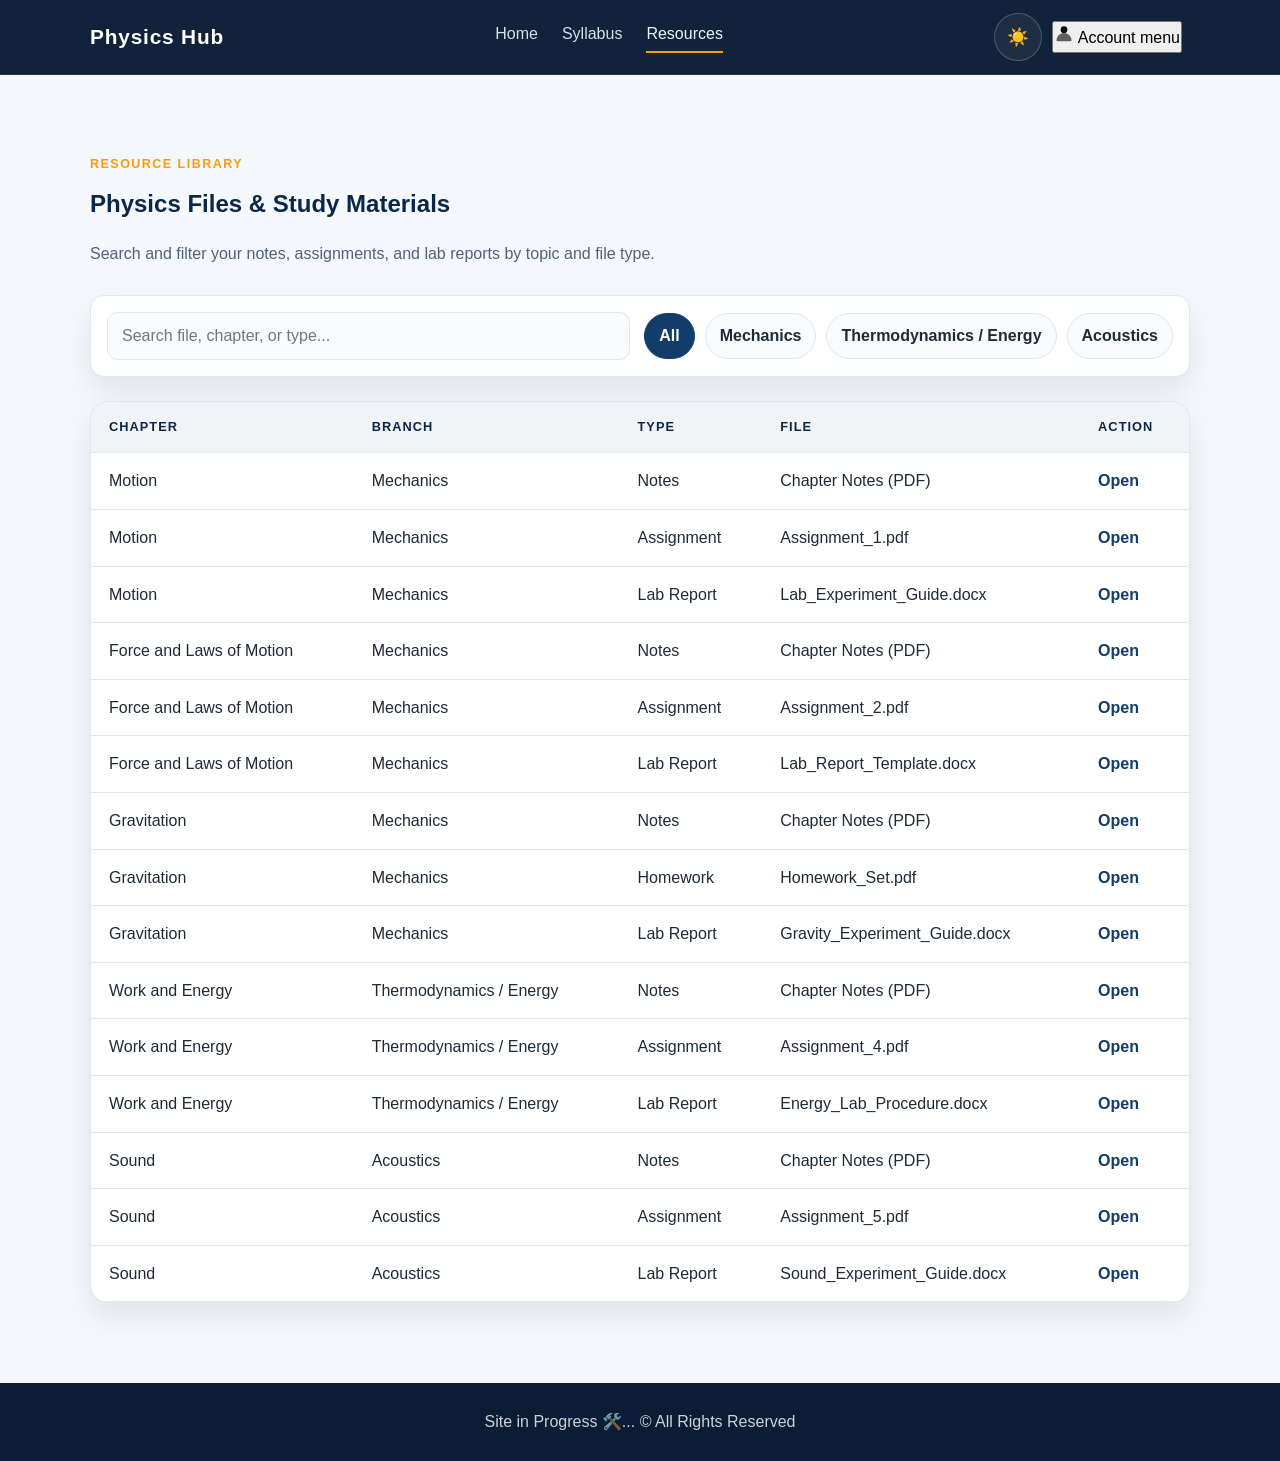
==== commit 3c6496dd: "Update resources.html" ====
--- a/resources.html
+++ b/resources.html
@@ -17,22 +17,33 @@
         <a href="resources.html" class="nav-link active">Resources</a>
       </nav>
 
-       <!-- Replace the .nav-actions area in each page header with this -->
-     <div class="nav-actions">
-      <button class="theme-toggle" id="themeToggle" aria-label="Toggle theme" title="Toggle dark / light">
-       <span class="icon sun">☀️</span>
-       <span class="icon moon">🌙</span>
-      </button>
-
-  <!-- Account placeholder: No Account -->
-      <button class="account-avatar" id="accountAvatar" aria-label="No account signed in" title="No account — placeholder">
-       <svg width="20" height="20" viewBox="0 0 24 24" fill="none" aria-hidden="true" focusable="false" xmlns="http://www.w3.org/2000/svg">
+      <!-- REPLACE .nav-actions block in each page with this snippet -->
+<div class="nav-actions">
+  <button class="theme-toggle" id="themeToggle" aria-label="Toggle theme" title="Toggle dark / light">
+    <span class="icon sun">☀️</span>
+    <span class="icon moon">🌙</span>
+  </button>
+
+  <div class="account-wrapper">
+    <!-- Avatar button -->
+    <button class="account-avatar" id="accountAvatar" aria-haspopup="true" aria-expanded="false" title="Account (no sign-in)">
+      <svg width="20" height="20" viewBox="0 0 24 24" fill="none" aria-hidden="true" focusable="false" xmlns="http://www.w3.org/2000/svg">
         <path d="M12 12a4 4 0 100-8 4 4 0 000 8z" fill="currentColor" opacity="0.95"/>
         <path d="M3 21a9 9 0 0118 0v0a1 1 0 01-1 1H4a1 1 0 01-1-1v0z" fill="currentColor" opacity="0.6"/>
-       </svg>
-       <span class="visually-hidden">No Account</span>
-      </button>
-     </div>
+      </svg>
+      <span class="visually-hidden">Account menu</span>
+    </button>
+
+    <!-- optional small label next to avatar (hidden on very small screens) -->
+    <span class="account-label" id="accountLabel" aria-hidden="true"></span>
+
+    <!-- Popup menu (hidden unless opened) -->
+    <div class="account-menu" id="accountMenu" aria-hidden="true">
+      <!-- JS will populate this area with either login form or welcome + logout -->
+      <div class="account-menu-inner" id="accountMenuInner"></div>
+    </div>
+  </div>
+</div>
     </div>
   </header>
 
@@ -195,7 +206,7 @@
 
   <footer class="site-footer">
     <div class="container footer-inner">
-      <p>Site in Progress 🛠️</p>
+      <p>Site in Progress 🛠️... © All Rights Reserved</p>
     </div>
   </footer>
 
--- a/styles.css
+++ b/styles.css
@@ -16,186 +16,808 @@
   --nav-text: #edf4ff;
   --card-hover: #f2f8ff;
   --formula-bg: #eef6ff;
-  --account-bg: #e6eef8;
-  --account-foreground: #123c69;
-}
-
-/* Dark theme tokens - improved readable off-white / slate tones (avoid pure white) */
+}
+
 body.dark {
   --bg: #0f172a;
-  --bg-soft: #0b1220;
-  --panel: #0f1726;
-  --panel-alt: #111827;
-  --text: #e6eef8; /* soft off-white */
-  --muted: #9fb0c8; /* softer muted slate for secondary text */
+  --bg-soft: #111827;
+  --panel: #111b2d;
+  --panel-alt: #162238;
+  --text: #edf2ff;
+  --muted: #bfc9da;
   --primary: #8ec5ff;
   --primary-dark: #dfeeff;
   --accent: #fbbf24;
-  --border: rgba(148, 163, 184, 0.18);
+  --border: rgba(148, 163, 184, 0.2);
   --shadow: 0 18px 40px rgba(2, 6, 23, 0.45);
   --success: #4ade80;
-  --header-bg: rgba(2, 6, 23, 0.92);
+  --header-bg: rgba(2, 6, 23, 0.95);
   --nav-text: #e5edf9;
   --card-hover: #17263d;
-  --formula-bg: rgba(59, 130, 246, 0.06);
-  --account-bg: #152033;
-  --account-foreground: #cfe8ff;
-}
-
-/* Base reset and layout */
-* { box-sizing: border-box; margin: 0; padding: 0; }
-html { scroll-behavior: smooth; }
+  --formula-bg: rgba(59, 130, 246, 0.08);
+}
+
+* {
+  box-sizing: border-box;
+  margin: 0;
+  padding: 0;
+}
+
+html {
+  scroll-behavior: smooth;
+}
+
 body {
   font-family: "Segoe UI", Tahoma, Geneva, Verdana, sans-serif;
   background: var(--bg);
   color: var(--text);
   line-height: 1.6;
   transition: background 0.25s ease, color 0.25s ease;
-  min-height: 100vh;
+}
+
+a {
+  color: inherit;
+  text-decoration: none;
+}
+
+img {
+  max-width: 100%;
+  display: block;
+}
+
+button, input, textarea {
+  font: inherit;
+}
+
+.container {
+  width: min(1100px, calc(100% - 32px));
+  margin: 0 auto;
+}
+
+.site-header {
+  position: sticky;
+  top: 0;
+  z-index: 50;
+  background: var(--header-bg);
+  border-bottom: 1px solid rgba(255,255,255,0.08);
+  backdrop-filter: blur(10px);
+}
+
+.nav {
+  display: flex;
+  align-items: center;
+  justify-content: space-between;
+  min-height: 74px;
+  gap: 20px;
+}
+
+.brand {
+  color: #fff;
+  font-size: 1.3rem;
+  font-weight: 700;
+  letter-spacing: 0.04em;
+}
+
+.nav-links {
+  display: flex;
+  align-items: center;
+  gap: 24px;
+  color: var(--nav-text);
+}
+
+.nav-link {
+  position: relative;
+  padding-bottom: 6px;
+  opacity: 0.9;
+  transition: opacity 0.25s ease;
+}
+
+.nav-link::after {
+  content: "";
+  position: absolute;
+  left: 0;
+  bottom: 0;
+  width: 100%;
+  height: 2px;
+  background: var(--accent);
+  transform: scaleX(0);
+  transform-origin: left;
+  transition: transform 0.25s ease;
+}
+
+.nav-link:hover::after,
+.nav-link.active::after {
+  transform: scaleX(1);
+}
+
+.nav-link:hover,
+.nav-link.active {
+  opacity: 1;
+}
+
+.nav-actions {
+  display: flex;
+  align-items: center;
+  gap: 10px;
+}
+
+.theme-toggle {
+  width: 48px;
+  height: 48px;
+  border-radius: 50%;
+  border: 1px solid rgba(255,255,255,0.2);
+  background: rgba(255,255,255,0.05);
+  color: #fff;
+  cursor: pointer;
+  display: flex;
+  align-items: center;
+  justify-content: center;
+  transition: transform 0.2s ease, background 0.2s ease;
+}
+
+.theme-toggle:hover {
+  transform: translateY(-1px);
+  background: rgba(255,255,255,0.08);
+}
+
+.theme-toggle .icon {
+  font-size: 1.1rem;
+  display: none;
+}
+
+body.dark .theme-toggle .moon,
+body:not(.dark) .theme-toggle .sun {
+  display: inline-block;
+}
+
+.hero {
+  background: linear-gradient(135deg, #0a1d36 0%, #123c69 52%, #1d4f8b 100%);
+  color: white;
+  padding: 90px 0 80px;
+}
+
+.hero-grid {
+  display: grid;
+  grid-template-columns: 1.3fr 0.9fr;
+  align-items: center;
+  gap: 38px;
+}
+
+.eyebrow {
+  text-transform: uppercase;
+  letter-spacing: 0.12em;
+  font-size: 0.78rem;
+  font-weight: 700;
+  color: var(--accent);
+  margin-bottom: 10px;
+}
+
+.hero h1 {
+  font-size: clamp(2.3rem, 4vw, 4rem);
+  line-height: 1.1;
+  margin-bottom: 18px;
+}
+
+.hero-text {
+  color: rgba(255,255,255,0.8);
+  max-width: 630px;
+  font-size: 1.06rem;
+}
+
+.hero-actions {
+  display: flex;
+  flex-wrap: wrap;
+  gap: 14px;
+  margin: 24px 0 28px;
+}
+
+.btn {
+  display: inline-flex;
+  align-items: center;
+  justify-content: center;
+  min-height: 46px;
+  padding: 0 18px;
+  border: none;
+  border-radius: 12px;
+  font-weight: 700;
+  cursor: pointer;
+  transition: transform 0.2s ease, box-shadow 0.2s ease;
+}
+
+.btn:hover {
+  transform: translateY(-1px);
+}
+
+.btn-primary {
+  background: var(--accent);
+  color: #1f2937;
+  box-shadow: 0 10px 20px rgba(245, 158, 11, 0.24);
+}
+
+.btn-secondary {
+  background: rgba(255,255,255,0.08);
+  color: white;
+  border: 1px solid rgba(255,255,255,0.16);
+}
+
+.hero-stats {
+  display: flex;
+  flex-wrap: wrap;
+  gap: 18px;
+}
+
+.stat-box {
+  min-width: 120px;
+}
+
+.stat-box strong {
+  display: block;
+  font-size: 1.5rem;
+  margin-bottom: 4px;
+}
+
+.stat-box span {
+  color: rgba(255,255,255,0.75);
+  font-size: 0.95rem;
+}
+
+.hero-card {
+  background: rgba(255,255,255,0.08);
+  border: 1px solid rgba(255,255,255,0.14);
+  border-radius: 20px;
+  box-shadow: var(--shadow);
+  padding: 22px;
+}
+
+.mini-panel {
+  background: rgba(255,255,255,0.94);
+  color: var(--text);
+  border-radius: 18px;
+  padding: 18px;
+  margin-bottom: 16px;
+}
+
+.mini-panel:last-child {
+  margin-bottom: 0;
+}
+
+.mini-panel h3 {
+  margin-bottom: 12px;
+  color: var(--primary-dark);
+}
+
+.mini-panel ul {
+  list-style: none;
+  display: grid;
+  gap: 10px;
+}
+
+.mini-panel li {
+  display: flex;
+  align-items: center;
+  gap: 10px;
+}
+
+.dot {
+  width: 10px;
+  height: 10px;
+  border-radius: 50%;
+  background: var(--accent);
+  display: inline-block;
+}
+
+.section {
+  padding: 80px 0;
+}
+
+.alt-bg {
+  background: var(--bg-soft);
+}
+
+.about-card,
+.review-card,
+.chapter-card,
+.study-checklist,
+.formula-card {
+  background: var(--panel);
+  border: 1px solid var(--border);
+  border-radius: 18px;
+  box-shadow: var(--shadow);
+}
+
+.about-card {
+  padding: 28px;
+}
+
+.about-header h2,
+.section-heading h2,
+.review-card h2 {
+  color: var(--primary-dark);
+  margin-bottom: 18px;
+}
+
+.author-profile {
+  display: grid;
+  grid-template-columns: 1.2fr 1.8fr;
+  gap: 24px;
+  align-items: center;
+}
+
+.author-name-wrap {
+  position: relative;
+  display: inline-block;
+  padding: 16px 18px;
+  border-radius: 14px;
+  background: var(--panel-alt);
+  border: 1px solid var(--border);
+  overflow: hidden;
+}
+
+.author-name {
+  font-size: clamp(2rem, 4vw, 2.8rem);
+  color: var(--primary-dark);
+  display: inline-block;
+  position: relative;
+  z-index: 2;
+  transition: transform 0.25s ease;
+}
+
+.email-reveal {
+  max-height: 0;
+  opacity: 0;
+  overflow: hidden;
+  transition: max-height 0.35s ease, opacity 0.35s ease, margin-top 0.35s ease;
+}
+
+.email-reveal a {
+  color: var(--primary);
+  font-weight: 600;
+}
+
+.author-name-wrap:hover .email-reveal {
+  max-height: 60px;
+  opacity: 1;
+  margin-top: 10px;
+}
+
+.author-name-wrap:hover .author-name {
+  transform: translateY(-2px);
+}
+
+.author-meta {
+  display: grid;
+  grid-template-columns: repeat(auto-fit, minmax(180px, 1fr));
+  gap: 14px;
+}
+
+.meta-item {
+  background: var(--panel-alt);
+  border: 1px solid var(--border);
+  padding: 14px 16px;
+  border-radius: 12px;
+}
+
+.meta-label {
+  display: block;
+  color: var(--muted);
+  text-transform: uppercase;
+  letter-spacing: 0.06em;
+  font-size: 0.74rem;
+  margin-bottom: 6px;
+}
+
+.meta-value,
+.meta-link {
+  color: var(--text);
+  font-weight: 600;
+}
+
+.meta-link {
+  color: var(--primary);
+}
+
+.section-heading {
+  margin-bottom: 28px;
+}
+
+.section-heading p:last-child {
+  color: var(--muted);
+  max-width: 700px;
+}
+
+.chapter-grid {
+  display: grid;
+  grid-template-columns: repeat(2, minmax(0, 1fr));
+  gap: 24px;
+}
+
+.chapter-card {
+  padding: 22px;
+}
+
+.chapter-card h3 {
+  color: var(--primary-dark);
+  font-size: 1.46rem;
+  margin-bottom: 12px;
+}
+
+.chapter-card ul {
+  list-style: none;
+  margin-bottom: 16px;
+  color: var(--muted);
+}
+
+.chapter-card li {
+  margin-bottom: 8px;
+  position: relative;
+  padding-left: 18px;
+}
+
+.chapter-card li::before {
+  content: "•";
+  position: absolute;
+  left: 0;
+  color: var(--accent);
+  font-size: 1.2rem;
+}
+
+.file-list {
   display: flex;
   flex-direction: column;
-}
-
-a { color: inherit; text-decoration: none; }
-img { max-width: 100%; display: block; }
-button, input, textarea { font: inherit; }
-.container { width: min(1100px, calc(100% - 32px)); margin: 0 auto; }
-
-/* Header / Navigation */
-.site-header {
-  position: sticky; top: 0; z-index: 50;
-  background: var(--header-bg);
-  border-bottom: 1px solid rgba(255,255,255,0.06);
-  backdrop-filter: blur(8px);
-}
-
-.nav { display: flex; align-items: center; justify-content: space-between; min-height: 74px; gap: 20px; }
-.brand { color: #fff; font-size: 1.3rem; font-weight: 700; letter-spacing: 0.04em; }
-
-.nav-links { display: flex; align-items: center; gap: 24px; color: var(--nav-text); }
-.nav-link { position: relative; padding-bottom: 6px; opacity: 0.95; transition: opacity 0.25s ease; }
-.nav-link::after { content: ""; position: absolute; left: 0; bottom: 0; width: 100%; height: 2px; background: var(--accent); transform: scaleX(0); transform-origin: left; transition: transform 0.25s ease; }
-.nav-link:hover::after, .nav-link.active::after { transform: scaleX(1); }
-.nav-link:hover, .nav-link.active { opacity: 1; }
-
-.nav-actions { display: flex; align-items: center; gap: 12px; }
-
-/* Theme toggle */
-.theme-toggle {
-  width: 48px; height: 48px; border-radius: 50%; border: 1px solid rgba(255,255,255,0.06);
-  background: rgba(255,255,255,0.03); color: var(--nav-text); cursor: pointer; display: inline-flex; align-items: center; justify-content: center; transition: transform 0.18s ease, background 0.18s ease;
-}
-.theme-toggle:hover { transform: translateY(-2px); background: rgba(255,255,255,0.06); }
-.theme-toggle .icon { font-size: 1.1rem; display: none; }
-body.dark .theme-toggle .moon, body:not(.dark) .theme-toggle .sun { display: inline-block; }
-
-/* Account avatar placeholder */
-.account-avatar {
-  display: inline-flex; align-items: center; justify-content: center; width: 44px; height: 44px; border-radius: 50%;
-  background: var(--account-bg); color: var(--account-foreground); border: 1px solid rgba(255,255,255,0.04);
-  cursor: pointer; transition: transform 0.18s ease, box-shadow 0.18s ease, background 0.18s ease; padding: 6px; flex-shrink: 0;
-}
-.account-avatar:hover, .account-avatar:focus { transform: translateY(-2px); box-shadow: 0 8px 20px rgba(2,8,23,0.12); outline: none; }
-.account-avatar svg { width: 20px; height: 20px; color: currentColor; display: block; }
-.visually-hidden { position: absolute !important; height: 1px; width: 1px; overflow: hidden; clip: rect(1px,1px,1px,1px); white-space: nowrap; border: 0; padding: 0; margin: -1px; }
-
-/* Hero */
-.hero { background: linear-gradient(135deg, #0a1d36 0%, #123c69 52%, #1d4f8b 100%); color: white; padding: 90px 0 80px; }
-.hero-grid { display: grid; grid-template-columns: 1.3fr 0.9fr; align-items: center; gap: 38px; }
-.eyebrow { text-transform: uppercase; letter-spacing: 0.12em; font-size: 0.78rem; font-weight: 700; color: var(--accent); margin-bottom: 10px; }
-.hero h1 { font-size: clamp(2.3rem, 4vw, 4rem); line-height: 1.1; margin-bottom: 18px; }
-.hero-text { color: rgba(255,255,255,0.86); max-width: 630px; font-size: 1.06rem; }
-
-.btn { display: inline-flex; align-items: center; justify-content: center; min-height: 46px; padding: 0 18px; border: none; border-radius: 12px; font-weight: 700; cursor: pointer; transition: transform 0.2s ease, box-shadow 0.2s ease; }
-.btn-primary { background: var(--accent); color: #1f2937; box-shadow: 0 10px 20px rgba(245,158,11,0.24); }
-.btn-secondary { background: rgba(255,255,255,0.08); color: white; border: 1px solid rgba(255,255,255,0.16); }
-
-/* Cards, panels */
-.mini-panel, .about-card, .review-card, .chapter-card, .study-checklist, .formula-card { background: var(--panel); border: 1px solid var(--border); border-radius: 18px; box-shadow: var(--shadow); }
-.mini-panel { padding: 18px; }
-
-/* About / Author */
-.about-card { padding: 28px; }
-.author-profile { display: grid; grid-template-columns: 1.2fr 1.8fr; gap: 24px; align-items: center; }
-.author-name-wrap { position: relative; display: inline-block; padding: 16px 18px; border-radius: 14px; background: var(--panel-alt); border: 1px solid var(--border); overflow: hidden; }
-.author-name { font-size: clamp(2rem, 4vw, 2.8rem); color: var(--primary-dark); display: inline-block; position: relative; z-index: 2; transition: transform 0.25s ease; }
-.email-reveal { max-height: 0; opacity: 0; overflow: hidden; transition: max-height 0.35s ease, opacity 0.35s ease, margin-top 0.35s ease; }
-.email-reveal a { color: var(--primary); font-weight: 600; }
-.author-name-wrap:hover .email-reveal { max-height: 60px; opacity: 1; margin-top: 10px; }
-.author-name-wrap:hover .author-name { transform: translateY(-2px); }
-
-.author-meta { display: grid; grid-template-columns: repeat(auto-fit, minmax(180px, 1fr)); gap: 14px; }
-.meta-item { background: var(--panel-alt); border: 1px solid var(--border); padding: 14px 16px; border-radius: 12px; }
-.meta-label { display: block; color: var(--muted); text-transform: uppercase; letter-spacing: 0.06em; font-size: 0.74rem; margin-bottom: 6px; }
-.meta-value, .meta-link { color: var(--text); font-weight: 600; }
-.meta-link { color: var(--primary); }
-
-/* Chapter grid and files */
-.chapter-grid { display: grid; grid-template-columns: repeat(2, minmax(0, 1fr)); gap: 24px; }
-.chapter-card { padding: 22px; }
-.chapter-card h3 { color: var(--primary-dark); font-size: 1.46rem; margin-bottom: 12px; }
-.chapter-card ul { list-style: none; margin-bottom: 16px; color: var(--muted); }
-.chapter-card li { margin-bottom: 8px; position: relative; padding-left: 18px; }
-.chapter-card li::before { content: "•"; position: absolute; left: 0; color: var(--accent); font-size: 1.2rem; }
-
-.file-list { display: flex; flex-direction: column; gap: 10px; margin-top: 16px; }
-.file-list a { display: inline-flex; align-items: center; justify-content: flex-start; padding: 10px 12px; border-radius: 10px; background: linear-gradient(135deg, #edf4ff, #eefafc); color: var(--primary-dark); border: 1px solid #d4e2ff; font-weight: 600; transition: transform 0.2s ease, background 0.2s ease; }
-.file-list a:hover { transform: translateX(2px); background: linear-gradient(135deg, #dfeeff, #ebf8ff); }
-
-.full-width { grid-column: 1 / -1; }
-
-/* Formula card */
-.formula-card { margin-top: 26px; overflow: hidden; }
-.formula-toggle { width: 100%; display: flex; justify-content: space-between; align-items: center; background: var(--formula-bg); color: var(--primary-dark); border: none; padding: 18px 22px; font-weight: 800; font-size: 1.05rem; cursor: pointer; text-align: left; }
-.formula-toggle::after { content: "▾"; font-size: 1.2rem; }
-.formula-card.open .formula-toggle::after { content: "▴"; }
-.formula-content { max-height: 0; overflow: hidden; transition: max-height 0.35s ease; padding: 0 22px; }
-.formula-card.open .formula-content { max-height: 500px; padding: 20px 22px 22px; }
-
-/* Review card */
-.review-card { padding: 30px 24px; max-width: 900px; margin: 0 auto; }
-.review-card textarea { width: 100%; border-radius: 14px; border: 1px solid var(--border); background: var(--panel-alt); color: var(--text); padding: 16px; resize: vertical; min-height: 120px; }
-.review-actions { margin-top: 16px; }
-.success-message { opacity: 0; color: var(--success); font-weight: 600; margin-top: 12px; min-height: 24px; transition: opacity 0.25s ease; }
-.success-message.show { opacity: 1; }
-
-/* Resources toolbar and table */
-.toolbar { display: flex; flex-wrap: wrap; gap: 14px; align-items: center; justify-content: space-between; margin-bottom: 24px; background: var(--panel); border: 1px solid var(--border); border-radius: 14px; padding: 16px; box-shadow: var(--shadow); }
-#resourceSearch { flex: 1 1 260px; min-height: 48px; border-radius: 10px; border: 1px solid var(--border); background: var(--panel-alt); color: var(--text); padding: 0 14px; }
-.filter-group { display: flex; flex-wrap: wrap; gap: 10px; }
-.filter-btn { border: 1px solid var(--border); background: var(--panel-alt); color: var(--text); border-radius: 999px; padding: 9px 14px; cursor: pointer; font-weight: 600; transition: all 0.2s ease; }
-.filter-btn.active { background: var(--primary); color: #fff; border-color: var(--primary); }
-.table-wrap { overflow-x: auto; background: var(--panel); border: 1px solid var(--border); border-radius: 18px; box-shadow: var(--shadow); }
-table { width: 100%; border-collapse: collapse; min-width: 760px; }
-thead { background: rgba(18, 60, 105, 0.06); }
-th, td { padding: 15px 18px; text-align: left; border-bottom: 1px solid var(--border); }
-th { color: var(--primary-dark); font-size: 0.8rem; text-transform: uppercase; letter-spacing: 0.08em; }
-
-td a { color: var(--primary); font-weight: 600; }
-.hidden-row { display: none; }
-
-/* Utility classes for text */
-.text-muted { color: var(--muted) !important; }
-.text-soft { color: var(--text) !important; }
-
-/* Footer */
-.site-footer { background: #0b1d34; color: rgba(255,255,255,0.8); padding: 26px 0; text-align: center; }
-.footer-inner { display: flex; justify-content: center; align-items: center; }
-
-/* Responsive adjustments */
+  gap: 10px;
+  margin-top: 16px;
+}
+
+.file-list a {
+  display: inline-flex;
+  align-items: center;
+  justify-content: flex-start;
+  padding: 10px 12px;
+  border-radius: 10px;
+  background: linear-gradient(135deg, #edf4ff, #eefafc);
+  color: var(--primary-dark);
+  border: 1px solid #d4e2ff;
+  font-weight: 600;
+  transition: transform 0.2s ease, background 0.2s ease;
+}
+
+.file-list a:hover {
+  transform: translateX(2px);
+  background: linear-gradient(135deg, #dfeeff, #ebf8ff);
+}
+
+.full-width {
+  grid-column: 1 / -1;
+}
+
+.study-checklist {
+  padding: 22px 24px;
+  margin-bottom: 24px;
+}
+
+.study-checklist h3 {
+  color: var(--primary-dark);
+  margin-bottom: 14px;
+}
+
+.study-checklist ul {
+  list-style: none;
+  display: grid;
+  gap: 10px;
+  color: var(--muted);
+}
+
+.formula-card {
+  margin-top: 26px;
+  overflow: hidden;
+}
+
+.formula-toggle {
+  width: 100%;
+  display: flex;
+  justify-content: space-between;
+  align-items: center;
+  background: var(--formula-bg);
+  color: var(--primary-dark);
+  border: none;
+  padding: 18px 22px;
+  font-weight: 800;
+  font-size: 1.05rem;
+  cursor: pointer;
+  text-align: left;
+}
+
+.formula-toggle::after {
+  content: "▾";
+  font-size: 1.2rem;
+}
+
+.formula-card.open .formula-toggle::after {
+  content: "▴";
+}
+
+.formula-content {
+  max-height: 0;
+  overflow: hidden;
+  transition: max-height 0.35s ease;
+  padding: 0 22px;
+}
+
+.formula-card.open .formula-content {
+  max-height: 500px;
+  padding: 20px 22px 22px;
+}
+
+.formula-group {
+  margin-bottom: 18px;
+}
+
+.formula-group:last-child {
+  margin-bottom: 0;
+}
+
+.formula-group h4 {
+  color: var(--primary-dark);
+  margin-bottom: 8px;
+}
+
+.formula-group ul {
+  list-style: none;
+  display: grid;
+  gap: 8px;
+  color: var(--text);
+}
+
+.review-card {
+  padding: 30px 24px;
+  max-width: 900px;
+  margin: 0 auto;
+}
+
+.review-card textarea {
+  width: 100%;
+  border-radius: 14px;
+  border: 1px solid var(--border);
+  background: var(--panel-alt);
+  color: var(--text);
+  padding: 16px;
+  resize: vertical;
+  min-height: 120px;
+}
+
+.review-actions {
+  margin-top: 16px;
+}
+
+.success-message {
+  opacity: 0;
+  color: var(--success);
+  font-weight: 600;
+  margin-top: 12px;
+  min-height: 24px;
+  transition: opacity 0.25s ease;
+}
+
+.success-message.show {
+  opacity: 1;
+}
+
+.toolbar {
+  display: flex;
+  flex-wrap: wrap;
+  gap: 14px;
+  align-items: center;
+  justify-content: space-between;
+  margin-bottom: 24px;
+  background: var(--panel);
+  border: 1px solid var(--border);
+  border-radius: 14px;
+  padding: 16px;
+  box-shadow: var(--shadow);
+}
+
+#resourceSearch {
+  flex: 1 1 260px;
+  min-height: 48px;
+  border-radius: 10px;
+  border: 1px solid var(--border);
+  background: var(--panel-alt);
+  color: var(--text);
+  padding: 0 14px;
+}
+
+.filter-group {
+  display: flex;
+  flex-wrap: wrap;
+  gap: 10px;
+}
+
+.filter-btn {
+  border: 1px solid var(--border);
+  background: var(--panel-alt);
+  color: var(--text);
+  border-radius: 999px;
+  padding: 9px 14px;
+  cursor: pointer;
+  font-weight: 600;
+  transition: all 0.2s ease;
+}
+
+.filter-btn.active {
+  background: var(--primary);
+  color: #fff;
+  border-color: var(--primary);
+}
+
+.table-wrap {
+  overflow-x: auto;
+  background: var(--panel);
+  border: 1px solid var(--border);
+  border-radius: 18px;
+  box-shadow: var(--shadow);
+}
+
+table {
+  width: 100%;
+  border-collapse: collapse;
+  min-width: 760px;
+}
+
+thead {
+  background: rgba(18, 60, 105, 0.06);
+}
+
+th, td {
+  padding: 15px 18px;
+  text-align: left;
+  border-bottom: 1px solid var(--border);
+}
+
+th {
+  color: var(--primary-dark);
+  font-size: 0.8rem;
+  text-transform: uppercase;
+  letter-spacing: 0.08em;
+}
+
+td a {
+  color: var(--primary);
+  font-weight: 600;
+}
+
+.hidden-row {
+  display: none;
+}
+
+.site-footer {
+  background: #0b1d34;
+  color: rgba(255,255,255,0.8);
+  padding: 26px 0;
+  text-align: center;
+}
+
+.footer-inner {
+  display: flex;
+  justify-content: center;
+  align-items: center;
+}
+
 @media (max-width: 900px) {
-  .hero-grid, .chapter-grid, .author-profile { grid-template-columns: 1fr; }
-  .toolbar { flex-direction: column; align-items: stretch; }
-  #resourceSearch { width: 100%; }
+  .hero-grid,
+  .chapter-grid,
+  .author-profile {
+    grid-template-columns: 1fr;
+  }
+
+  .toolbar {
+    flex-direction: column;
+    align-items: stretch;
+  }
+
+  #resourceSearch {
+    width: 100%;
+  }
 }
 
 @media (max-width: 700px) {
-  .nav { flex-wrap: wrap; justify-content: space-between; padding: 10px 0; }
-  .nav-links { width: 100%; justify-content: center; }
-  .nav-actions { margin-left: auto; }
-  .hero { padding-top: 70px; }
-  .chapter-grid { grid-template-columns: 1fr; }
-  .review-card, .about-card { padding: 22px 18px; }
-  .nav-actions { gap: 8px; }
-  .account-avatar { width: 40px; height: 40px; }
-}
+  .nav {
+    flex-wrap: wrap;
+    justify-content: space-between;
+    padding: 10px 0;
+  }
+
+  .nav-links {
+    width: 100%;
+    justify-content: center;
+  }
+
+  .nav-actions {
+    margin-left: auto;
+  }
+
+  .hero {
+    padding-top: 70px;
+  }
+
+  .chapter-grid {
+    grid-template-columns: 1fr;
+  }
+
+  .review-card,
+  .about-card {
+    padding: 22px 18px;
+  }
+}
+
+/* ---- Account menu & label (append to styles.css) ---- */
+.account-wrapper {
+  position: relative;
+  display: inline-flex;
+  align-items: center;
+  gap: 8px;
+}
+
+/* small textual label beside avatar (hidden on mobile) */
+.account-label {
+  font-weight: 700;
+  color: var(--nav-text);
+  font-size: 0.92rem;
+  display: inline-block;
+  max-width: 140px;
+  overflow: hidden;
+  text-overflow: ellipsis;
+  white-space: nowrap;
+}
+
+/* popup menu (panel) */
+.account-menu {
+  position: absolute;
+  top: calc(100% + 10px);
+  right: 0;
+  width: 260px;
+  background: var(--panel);
+  border: 1px solid var(--border);
+  border-radius: 12px;
+  box-shadow: 0 14px 30px rgba(17,24,39,0.12);
+  z-index: 120;
+  transform-origin: top right;
+  opacity: 0;
+  visibility: hidden;
+  transform: translateY(-6px) scale(0.98);
+  transition: transform 0.18s ease, opacity 0.18s ease, visibility 0.18s ease;
+}
+
+/* shown state */
+.account-menu.open {
+  opacity: 1;
+  visibility: visible;
+  transform: translateY(0) scale(1);
+}
+
+/* inner content padding is applied inline in JS; fallback */
+.account-menu-inner {
+  padding: 10px;
+}
+
+/* small invalid animation for empty input */
+#tmp-username.invalid {
+  outline: 2px solid rgba(220, 38, 38, 0.12);
+  animation: pulse 0.9s ease;
+}
+@keyframes pulse {
+  0% { box-shadow: none; }
+  50% { box-shadow: 0 6px 20px rgba(220,38,38,0.08); }
+  100% { box-shadow: none; }
+}
+
+/* Signed-in avatar tilt */
+.account-avatar.signed-in {
+  box-shadow: 0 8px 22px rgba(18, 60, 105, 0.12);
+  transform: translateY(-2px);
+}
+
+/* ensure menu doesn't overflow on tiny screens */
+@media (max-width: 540px) {
+  .account-menu { right: 6px; left: 6px; width: auto; }
+  .account-label { display: none; }
+}
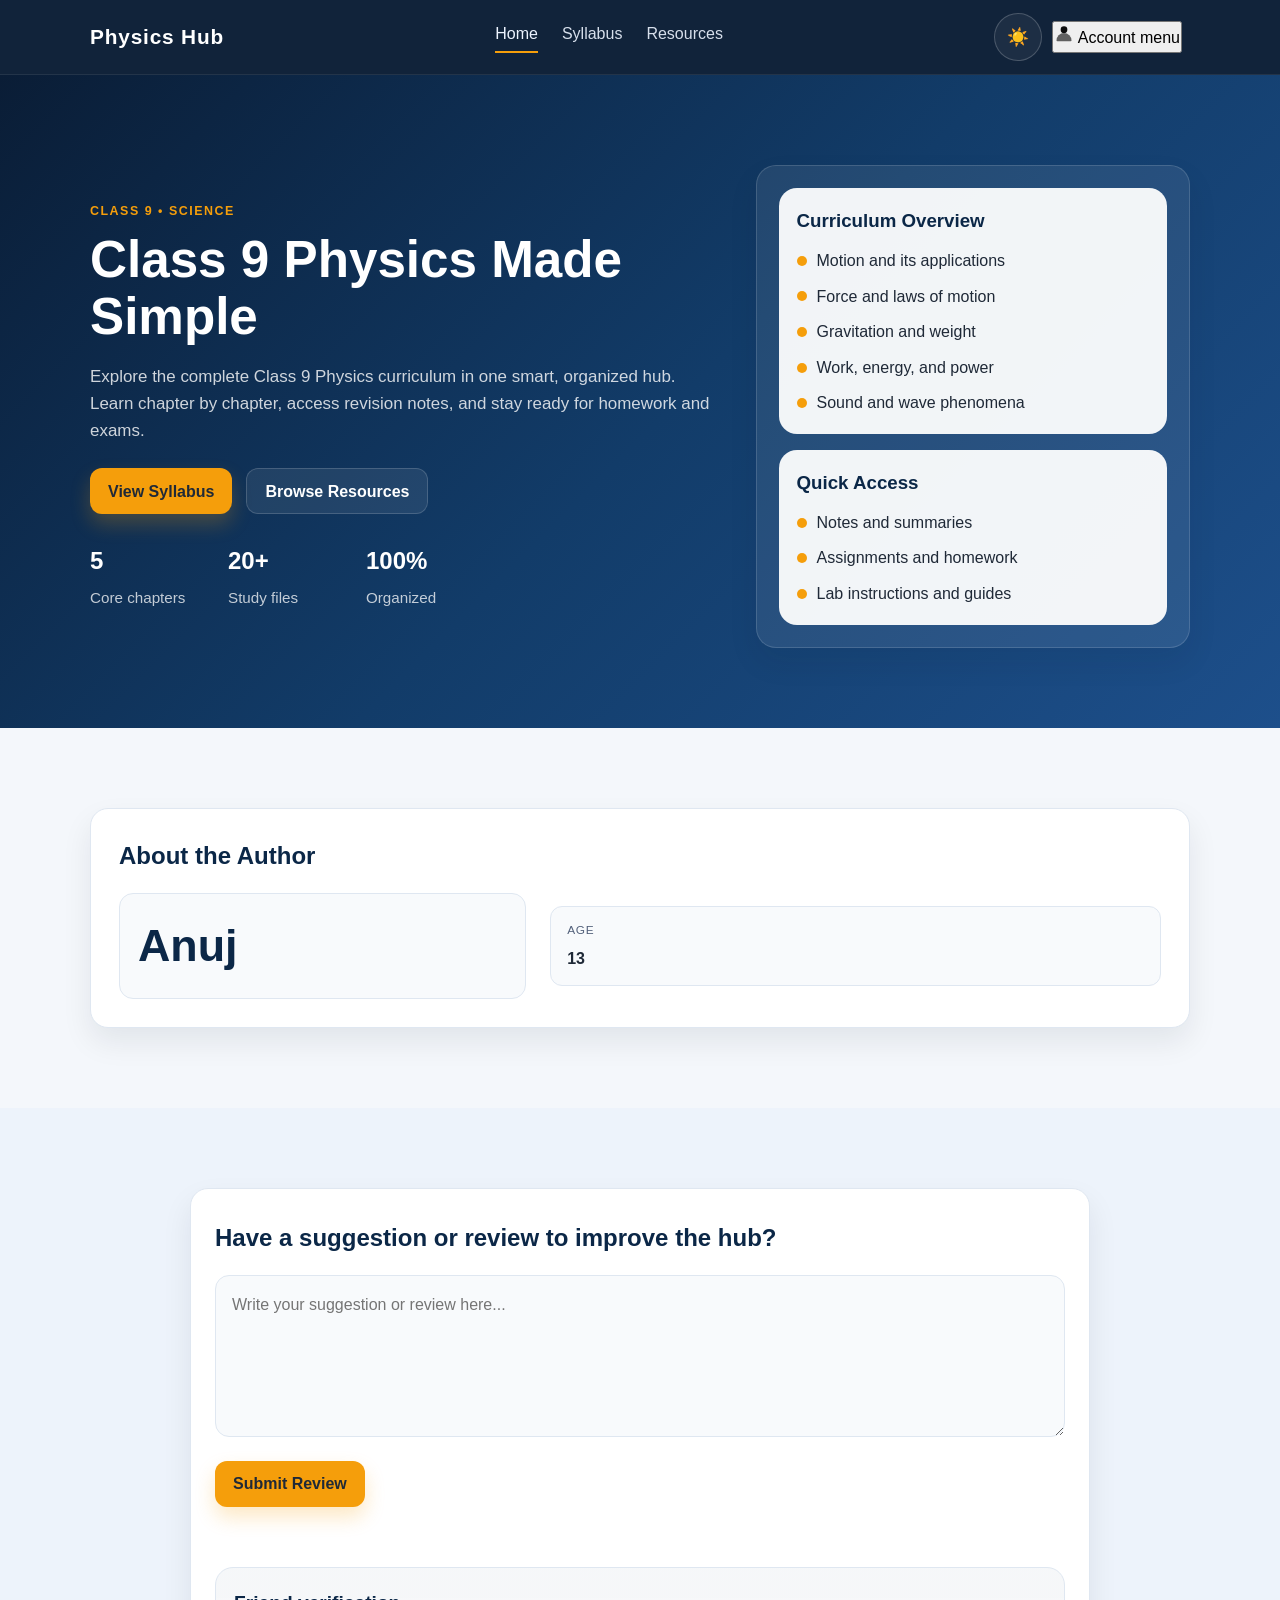
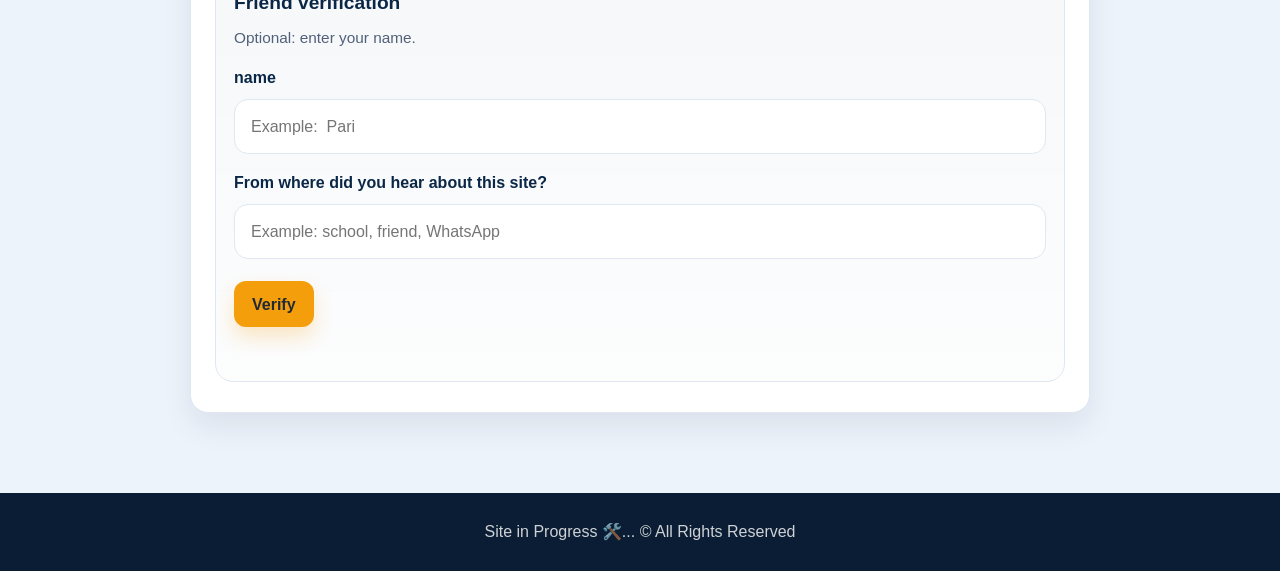
==== commit 5f047f31: "Update title and navigation elements in resources.html" ====
--- a/resources.html
+++ b/resources.html
@@ -3,205 +3,171 @@
 <head>
   <meta charset="UTF-8" />
   <meta name="viewport" content="width=device-width, initial-scale=1.0" />
-  <title>Class 9 Physics Hub | Resources</title>
+  <title>Class 9 Physics Hub | Home</title>
   <link rel="stylesheet" href="styles.css" />
 </head>
 <body>
   <header class="site-header">
     <div class="container nav">
-      <a href="index.html" class="brand">Physics Hub</a>
+      <a href="index.html" class="brand" id="gravityTrigger">Physics Hub</a>
 
       <nav class="nav-links" aria-label="Main navigation">
-        <a href="index.html" class="nav-link">Home</a>
+        <a href="index.html" class="nav-link active">Home</a>
         <a href="syllabus.html" class="nav-link">Syllabus</a>
-        <a href="resources.html" class="nav-link active">Resources</a>
+        <a href="resources.html" class="nav-link">Resources</a>
       </nav>
 
-      <!-- REPLACE .nav-actions block in each page with this snippet -->
-<div class="nav-actions">
-  <button class="theme-toggle" id="themeToggle" aria-label="Toggle theme" title="Toggle dark / light">
-    <span class="icon sun">☀️</span>
-    <span class="icon moon">🌙</span>
-  </button>
+      <div class="nav-actions">
+        <button class="theme-toggle" id="themeToggle" aria-label="Toggle theme" title="Toggle dark / light">
+          <span class="icon sun">☀️</span>
+          <span class="icon moon">🌙</span>
+        </button>
 
-  <div class="account-wrapper">
-    <!-- Avatar button -->
-    <button class="account-avatar" id="accountAvatar" aria-haspopup="true" aria-expanded="false" title="Account (no sign-in)">
-      <svg width="20" height="20" viewBox="0 0 24 24" fill="none" aria-hidden="true" focusable="false" xmlns="http://www.w3.org/2000/svg">
-        <path d="M12 12a4 4 0 100-8 4 4 0 000 8z" fill="currentColor" opacity="0.95"/>
-        <path d="M3 21a9 9 0 0118 0v0a1 1 0 01-1 1H4a1 1 0 01-1-1v0z" fill="currentColor" opacity="0.6"/>
-      </svg>
-      <span class="visually-hidden">Account menu</span>
-    </button>
+        <div class="account-wrapper">
+          <button class="account-avatar" id="accountAvatar" aria-haspopup="true" aria-expanded="false" title="Account (no sign-in)">
+            <svg width="20" height="20" viewBox="0 0 24 24" fill="none" aria-hidden="true" focusable="false" xmlns="http://www.w3.org/2000/svg">
+              <path d="M12 12a4 4 0 100-8 4 4 0 000 8z" fill="currentColor" opacity="0.95"/>
+              <path d="M3 21a9 9 0 0118 0v0a1 1 0 01-1 1H4a1 1 0 01-1-1v0z" fill="currentColor" opacity="0.6"/>
+            </svg>
+            <span class="visually-hidden">Account menu</span>
+          </button>
 
-    <!-- optional small label next to avatar (hidden on very small screens) -->
-    <span class="account-label" id="accountLabel" aria-hidden="true"></span>
+          <span class="account-label" id="accountLabel" aria-hidden="true"></span>
 
-    <!-- Popup menu (hidden unless opened) -->
-    <div class="account-menu" id="accountMenu" aria-hidden="true">
-      <!-- JS will populate this area with either login form or welcome + logout -->
-      <div class="account-menu-inner" id="accountMenuInner"></div>
-    </div>
-  </div>
-</div>
+          <div class="account-menu" id="accountMenu" aria-hidden="true">
+            <div class="account-menu-inner" id="accountMenuInner"></div>
+          </div>
+        </div>
+      </div>
     </div>
   </header>
 
   <main>
-    <section class="section">
-      <div class="container">
-        <div class="section-heading">
-          <p class="eyebrow">Resource library</p>
-          <h2>Physics Files & Study Materials</h2>
-          <p>Search and filter your notes, assignments, and lab reports by topic and file type.</p>
-        </div>
+    <section class="hero">
+      <div class="container hero-grid">
+        <div class="hero-copy">
+          <p class="eyebrow">Class 9 • Science</p>
+          <h1>Class 9 Physics Made Simple</h1>
+          <p class="hero-text">
+            Explore the complete Class 9 Physics curriculum in one smart, organized hub. Learn chapter by chapter, access revision notes, and stay ready for homework and exams.
+          </p>
 
-        <div class="toolbar">
-          <input type="text" id="resourceSearch" placeholder="Search file, chapter, or type..." />
-          <div class="filter-group">
-            <button class="filter-btn active" data-branch="all">All</button>
-            <button class="filter-btn" data-branch="mechanics">Mechanics</button>
-            <button class="filter-btn" data-branch="energy">Thermodynamics / Energy</button>
-            <button class="filter-btn" data-branch="acoustics">Acoustics</button>
+          <div class="hero-actions">
+            <a href="syllabus.html" class="btn btn-primary">View Syllabus</a>
+            <a href="resources.html" class="btn btn-secondary">Browse Resources</a>
+          </div>
+
+          <div class="hero-stats">
+            <div class="stat-box">
+              <strong>5</strong>
+              <span>Core chapters</span>
+            </div>
+            <div class="stat-box">
+              <strong>20+</strong>
+              <span>Study files</span>
+            </div>
+            <div class="stat-box">
+              <strong>100%</strong>
+              <span>Organized</span>
+            </div>
           </div>
         </div>
 
-        <div class="table-wrap">
-          <table>
-            <thead>
-              <tr>
-                <th>Chapter</th>
-                <th>Branch</th>
-                <th>Type</th>
-                <th>File</th>
-                <th>Action</th>
-              </tr>
-            </thead>
-            <tbody id="resourceTableBody">
-              <tr data-branch="mechanics" data-type="notes">
-                <td>Motion</td>
-                <td>Mechanics</td>
-                <td>Notes</td>
-                <td>Chapter Notes (PDF)</td>
-                <td><a href="files/motion-notes.pdf" target="_blank">Open</a></td>
-              </tr>
+        <div class="hero-card">
+          <div class="mini-panel">
+            <h3>Curriculum Overview</h3>
+            <ul>
+              <li><span class="dot"></span> Motion and its applications</li>
+              <li><span class="dot"></span> Force and laws of motion</li>
+              <li><span class="dot"></span> Gravitation and weight</li>
+              <li><span class="dot"></span> Work, energy, and power</li>
+              <li><span class="dot"></span> Sound and wave phenomena</li>
+            </ul>
+          </div>
 
-              <tr data-branch="mechanics" data-type="assignment">
-                <td>Motion</td>
-                <td>Mechanics</td>
-                <td>Assignment</td>
-                <td>Assignment_1.pdf</td>
-                <td><a href="files/motion-assignment-1.pdf" target="_blank">Open</a></td>
-              </tr>
-
-              <tr data-branch="mechanics" data-type="lab">
-                <td>Motion</td>
-                <td>Mechanics</td>
-                <td>Lab Report</td>
-                <td>Lab_Experiment_Guide.docx</td>
-                <td><a href="files/motion-lab-guide.docx" target="_blank">Open</a></td>
-              </tr>
-
-              <tr data-branch="mechanics" data-type="notes">
-                <td>Force and Laws of Motion</td>
-                <td>Mechanics</td>
-                <td>Notes</td>
-                <td>Chapter Notes (PDF)</td>
-                <td><a href="files/force-laws-notes.pdf" target="_blank">Open</a></td>
-              </tr>
-
-              <tr data-branch="mechanics" data-type="assignment">
-                <td>Force and Laws of Motion</td>
-                <td>Mechanics</td>
-                <td>Assignment</td>
-                <td>Assignment_2.pdf</td>
-                <td><a href="files/force-laws-assignment.pdf" target="_blank">Open</a></td>
-              </tr>
-
-              <tr data-branch="mechanics" data-type="lab">
-                <td>Force and Laws of Motion</td>
-                <td>Mechanics</td>
-                <td>Lab Report</td>
-                <td>Lab_Report_Template.docx</td>
-                <td><a href="files/force-lab-report.docx" target="_blank">Open</a></td>
-              </tr>
-
-              <tr data-branch="mechanics" data-type="notes">
-                <td>Gravitation</td>
-                <td>Mechanics</td>
-                <td>Notes</td>
-                <td>Chapter Notes (PDF)</td>
-                <td><a href="files/gravitation-notes.pdf" target="_blank">Open</a></td>
-              </tr>
-
-              <tr data-branch="mechanics" data-type="assignment">
-                <td>Gravitation</td>
-                <td>Mechanics</td>
-                <td>Homework</td>
-                <td>Homework_Set.pdf</td>
-                <td><a href="files/gravitation-homework.pdf" target="_blank">Open</a></td>
-              </tr>
-
-              <tr data-branch="mechanics" data-type="lab">
-                <td>Gravitation</td>
-                <td>Mechanics</td>
-                <td>Lab Report</td>
-                <td>Gravity_Experiment_Guide.docx</td>
-                <td><a href="files/gravitation-lab.docx" target="_blank">Open</a></td>
-              </tr>
-
-              <tr data-branch="energy" data-type="notes">
-                <td>Work and Energy</td>
-                <td>Thermodynamics / Energy</td>
-                <td>Notes</td>
-                <td>Chapter Notes (PDF)</td>
-                <td><a href="files/work-energy-notes.pdf" target="_blank">Open</a></td>
-              </tr>
-
-              <tr data-branch="energy" data-type="assignment">
-                <td>Work and Energy</td>
-                <td>Thermodynamics / Energy</td>
-                <td>Assignment</td>
-                <td>Assignment_4.pdf</td>
-                <td><a href="files/work-energy-assignment.pdf" target="_blank">Open</a></td>
-              </tr>
-
-              <tr data-branch="energy" data-type="lab">
-                <td>Work and Energy</td>
-                <td>Thermodynamics / Energy</td>
-                <td>Lab Report</td>
-                <td>Energy_Lab_Procedure.docx</td>
-                <td><a href="files/work-energy-lab.docx" target="_blank">Open</a></td>
-              </tr>
-
-              <tr data-branch="acoustics" data-type="notes">
-                <td>Sound</td>
-                <td>Acoustics</td>
-                <td>Notes</td>
-                <td>Chapter Notes (PDF)</td>
-                <td><a href="files/sound-notes.pdf" target="_blank">Open</a></td>
-              </tr>
-
-              <tr data-branch="acoustics" data-type="assignment">
-                <td>Sound</td>
-                <td>Acoustics</td>
-                <td>Assignment</td>
-                <td>Assignment_5.pdf</td>
-                <td><a href="files/sound-assignment.pdf" target="_blank">Open</a></td>
-              </tr>
-
-              <tr data-branch="acoustics" data-type="lab">
-                <td>Sound</td>
-                <td>Acoustics</td>
-                <td>Lab Report</td>
-                <td>Sound_Experiment_Guide.docx</td>
-                <td><a href="files/sound-lab-guide.docx" target="_blank">Open</a></td>
-              </tr>
-            </tbody>
-          </table>
+          <div class="mini-panel">
+            <h3>Quick Access</h3>
+            <ul>
+              <li><span class="dot"></span> Notes and summaries</li>
+              <li><span class="dot"></span> Assignments and homework</li>
+              <li><span class="dot"></span> Lab instructions and guides</li>
+            </ul>
+          </div>
         </div>
       </div>
     </section>
+
+    <section class="section">
+      <div class="container">
+        <div class="about-card">
+          <div class="about-header">
+            <h2>About the Author</h2>
+          </div>
+
+          <div class="author-profile">
+            <div class="author-name-wrap">
+              <h3 class="author-name" id="authorName">Anuj</h3>
+            </div>
+
+            <div class="author-meta">
+              <div class="meta-item">
+                <span class="meta-label">Age</span>
+                <span class="meta-value">13</span>
+              </div>
+            </div>
+          </div>
+        </div>
+      </div>
+    </section>
+
+    <section class="section alt-bg">
+  <div class="container">
+    <div class="review-card">
+      <h2>Have a suggestion or review to improve the hub?</h2>
+
+      <textarea id="reviewInput" rows="5" placeholder="Write your suggestion or review here..."></textarea>
+
+      <div class="review-actions">
+        <button id="submitReview" class="btn btn-primary">Submit Review</button>
+      </div>
+
+      <p id="reviewSuccess" class="success-message" aria-live="polite"></p>
+
+      <div class="visitor-panel" style="margin-top: 24px; padding: 20px 18px; border-radius: 18px; background: linear-gradient(180deg, rgba(18,60,105,0.04), rgba(18,60,105,0.01)); border: 1px solid #dfe7f1;">
+        <h3 style="margin-bottom: 8px; color: var(--primary-dark); font-size: 1.2rem;">Friend verification</h3>
+        <p style="color: var(--muted); margin-bottom: 14px; font-size: 0.96rem;">
+          Optional: enter your name.
+        </p>
+
+        <label for="visitorName" style="display: block; margin: 10px 0 8px; color: var(--primary-dark); font-weight: 600;">name</label>
+        <input
+          id="visitorName"
+          name="visitor_name"
+          type="text"
+          maxlength="20"
+          placeholder="Example:  Pari"
+          style="width:100%; min-height:48px; border-radius:14px; border:1px solid var(--border); background:#fff; color:var(--text); padding: 14px 16px; margin-bottom: 6px;"
+        />
+
+        <label for="visitorSource" style="display: block; margin: 10px 0 8px; color: var(--primary-dark); font-weight: 600;">From where did you hear about this site?</label>
+        <input
+          id="visitorSource"
+          name="from_where"
+          type="text"
+          placeholder="Example: school, friend, WhatsApp"
+          required
+          style="width:100%; min-height:48px; border-radius:14px; border:1px solid var(--border); background:#fff; color:var(--text); padding: 14px 16px; margin-bottom: 6px;"
+        />
+
+        <div style="display:flex; flex-wrap:wrap; gap:12px; align-items:center; margin-top:16px;">
+          <button id="verifyBtn" class="btn btn-primary" type="button">Verify</button>
+        </div>
+
+        <p id="visitorStatus" aria-live="polite" style="min-height: 24px; margin-top: 10px; color: var(--primary-dark); font-weight:600; font-size:0.95rem;"></p>
+      </div>
+    </div>
+  </div>
+</section>
   </main>
 
   <footer class="site-footer">
@@ -210,6 +176,18 @@
     </div>
   </footer>
 
+  <div
+    class="easter-egg-overlay"
+    id="easterEggOverlay"
+    role="dialog"
+    aria-modal="true"
+    aria-hidden="true"
+    aria-label="Easter egg"
+    hidden
+  >
+    <span>[Your Name] ...]</span>
+  </div>
+
   <script src="script.js"></script>
 </body>
 </html>
--- a/styles.css
+++ b/styles.css
@@ -419,6 +419,30 @@
 .section-heading {
   margin-bottom: 28px;
 }
+.gravity-fall {
+  animation: gravity-fall 1.8s ease-in-out var(--fall-delay, 0s) both;
+}
+
+@keyframes gravity-fall {
+  0% {
+    transform: translateY(0) rotate(0);
+  }
+  35% {
+    transform: translateY(55vh) rotate(12deg);
+  }
+  65% {
+    transform: translateY(42vh) rotate(-8deg);
+  }
+  100% {
+    transform: translateY(0) rotate(0);
+  }
+}
+
+@media (prefers-reduced-motion: reduce) {
+  .gravity-fall {
+    animation: none;
+  }
+}
 
 .section-heading p:last-child {
   color: var(--muted);
@@ -821,3 +845,272 @@
   .account-menu { right: 6px; left: 6px; width: auto; }
   .account-label { display: none; }
 }
+.easter-egg-overlay {
+  position: fixed;
+  inset: 0;
+  z-index: 99999;
+  display: flex;
+  align-items: center;
+  justify-content: center;
+  background: #000;
+  color: #fff;
+  text-align: center;
+  font-size: clamp(2rem, 8vw, 5rem);
+}
+
+/* Ensure the hidden attribute takes precedence over the display rule above. */
+.easter-egg-overlay[hidden] {
+  display: none;
+}
+/* Resources secret experience */
+.resource-secret {
+  position: fixed;
+  inset: 0;
+  z-index: 100000;
+  display: grid;
+  place-items: center;
+  overflow: hidden;
+  background: #000;
+  color: #fff;
+  opacity: 0;
+  visibility: hidden;
+  transition: opacity 700ms ease, visibility 700ms ease;
+}
+
+.resource-secret[hidden] {
+  display: none;
+}
+
+.resource-secret.is-visible {
+  opacity: 1;
+  visibility: visible;
+}
+
+.resource-secret__close {
+  position: absolute;
+  top: max(18px, env(safe-area-inset-top));
+  right: max(18px, env(safe-area-inset-right));
+  width: 44px;
+  height: 44px;
+  border: 1px solid rgba(255, 255, 255, 0.24);
+  border-radius: 50%;
+  background: transparent;
+  color: #fff;
+  font-size: 1.5rem;
+  cursor: pointer;
+  transition: background 180ms ease, border-color 180ms ease;
+}
+
+.resource-secret__close:hover,
+.resource-secret__close:focus-visible {
+  background: rgba(255, 255, 255, 0.1);
+  border-color: rgba(255, 255, 255, 0.65);
+}
+
+.resource-secret__content {
+  display: grid;
+  justify-items: center;
+  gap: 30px;
+  padding: 24px;
+  text-align: center;
+}
+
+.resource-secret__mark {
+  min-height: 1.2em;
+  color: #fff;
+  font-family: Georgia, "Times New Roman", serif;
+  font-size: clamp(3rem, 12vw, 7rem);
+  font-weight: 400;
+  letter-spacing: 0.12em;
+  opacity: 0;
+  transform: translateY(10px);
+}
+
+.resource-secret__mark.is-shown {
+  animation: resource-secret-reveal 850ms ease forwards;
+}
+
+.resource-secret__choices {
+  display: flex;
+  gap: clamp(28px, 8vw, 72px);
+  opacity: 0;
+  transition: opacity 500ms ease;
+}
+
+.resource-secret__choices.is-shown {
+  opacity: 1;
+}
+
+.resource-secret__choice {
+  min-width: 72px;
+  padding: 12px 10px;
+  border: 0;
+  border-bottom: 1px solid rgba(255, 255, 255, 0.35);
+  background: transparent;
+  color: #fff;
+  font: inherit;
+  font-size: 0.95rem;
+  letter-spacing: 0.22em;
+  cursor: pointer;
+  transition: color 180ms ease, border-color 180ms ease, transform 180ms ease;
+}
+
+.resource-secret__choice:hover,
+.resource-secret__choice:focus-visible {
+  color: #d7c6ff;
+  border-color: #d7c6ff;
+  transform: translateY(-2px);
+}
+
+.resource-secret__status {
+  min-height: 1.5em;
+  color: rgba(255, 255, 255, 0.62);
+  font-size: 0.8rem;
+  letter-spacing: 0.08em;
+}
+
+.resource-secret[data-selection="yes"] .resource-secret__content::before {
+  position: absolute;
+  z-index: -1;
+  color: rgba(255, 255, 255, 0.12);
+  content: "✿  ✽  ✿";
+  font-size: clamp(3rem, 10vw, 6rem);
+  letter-spacing: 0.4em;
+  animation: resource-secret-flowers 2s ease both;
+}
+
+@keyframes resource-secret-reveal {
+  0% {
+    opacity: 0;
+    filter: blur(8px);
+    transform: translateY(10px);
+  }
+  65% {
+    opacity: 0.7;
+    filter: blur(1px);
+  }
+  100% {
+    opacity: 1;
+    filter: blur(0);
+    transform: translateY(0);
+  }
+}
+
+@keyframes resource-secret-flowers {
+  from { opacity: 0; transform: scale(0.94); }
+  to { opacity: 1; transform: scale(1); }
+}
+
+@media (prefers-reduced-motion: reduce) {
+  .resource-secret,
+  .resource-secret__choices,
+  .resource-secret__choice {
+    transition-duration: 1ms;
+  }
+
+  .resource-secret__mark.is-shown,
+  .resource-secret[data-selection="yes"] .resource-secret__content::before {
+    animation-duration: 1ms;
+  }
+}
+.resource-secret__mark.is-long-text {
+  width: min(900px, calc(100vw - 40px));
+  max-height: 65vh;
+  overflow-y: auto;
+  padding: 8px 14px;
+
+  font-family: "Segoe UI", Tahoma, sans-serif;
+  font-size: clamp(1rem, 2.4vw, 1.45rem);
+  line-height: 1.65;
+  letter-spacing: 0.02em;
+  overflow-wrap: anywhere;
+  word-break: normal;
+}
+
+@media (max-width: 600px) {
+  .resource-secret__mark.is-long-text {
+    width: calc(100vw - 32px);
+    max-height: 62vh;
+    font-size: 1rem;
+    line-height: 1.55;
+  }
+}
+.resource-secret__choice--yes {
+  position: relative;
+  overflow: visible;
+}
+
+.resource-secret__choice--yes .flower-burst {
+  position: absolute;
+  inset: 50% auto auto 50%;
+  width: 1px;
+  height: 1px;
+  pointer-events: none;
+}
+
+.resource-secret__choice--yes .flower-burst span {
+  position: absolute;
+  top: 0;
+  left: 0;
+  color: #ffd7f2;
+  font-size: 1.25rem;
+  line-height: 1;
+  opacity: 0;
+  transform: translate(-50%, -50%) scale(0.35);
+}
+
+.resource-secret__choice--yes .flower-burst span.is-bursting {
+  animation: yes-flower-burst 750ms ease-out both;
+}
+
+.resource-secret__choice--yes .flower-burst span:nth-child(2),
+.resource-secret__choice--yes .flower-burst span:nth-child(5) {
+  color: #fff0a8;
+}
+
+.resource-secret__choice--yes .flower-burst span:nth-child(3),
+.resource-secret__choice--yes .flower-burst span:nth-child(6) {
+  color: #d7c6ff;
+}
+
+@keyframes yes-flower-burst {
+  0% {
+    opacity: 0;
+    transform: translate(-50%, -50%) scale(0.35);
+  }
+  20% {
+    opacity: 1;
+  }
+  100% {
+    opacity: 0;
+    transform: translate(
+      calc(-50% + var(--x)),
+      calc(-50% + var(--y))
+    ) scale(1) rotate(35deg);
+  }
+}
+
+@media (prefers-reduced-motion: reduce) {
+  .resource-secret__choice--yes:hover .flower-burst span,
+  .resource-secret__choice--yes:focus-visible .flower-burst span {
+    animation: none;
+  }
+}
+.resource-secret[data-selection="no"] .resource-secret__mark.is-shown {
+  animation: none;
+  opacity: 1;
+  filter: none;
+  transform: none;
+}
+.resource-secret__mark {
+  transition: color 250ms ease, text-shadow 250ms ease;
+}
+
+.resource-secret__mark:hover {
+  color: #b9e3ff;
+  text-shadow: 0 0 18px rgba(120, 195, 255, 0.55);
+}
+.resource-secret__mark:hover {
+  color: #b9e3ff;
+  text-shadow: 0 0 18px rgba(120, 195, 255, 0.55);
+}
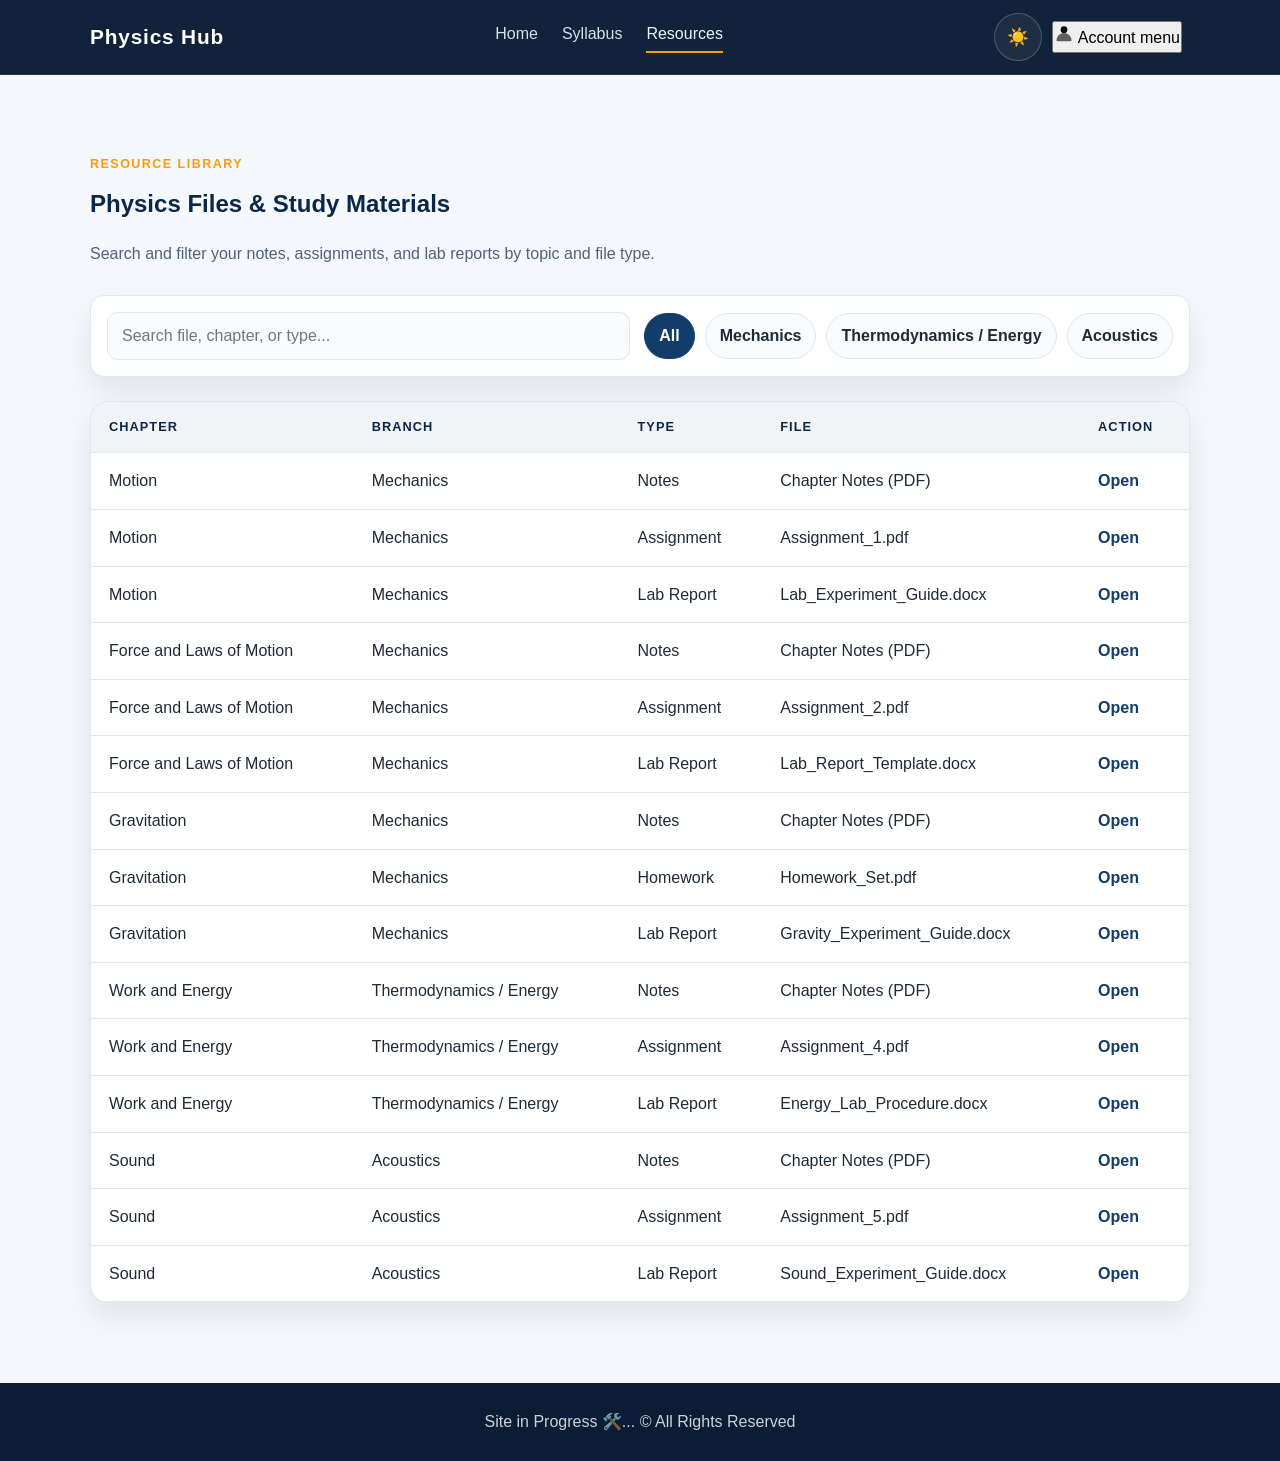
==== commit 595df75d: "Update resources.html" ====
--- a/resources.html
+++ b/resources.html
@@ -3,171 +3,205 @@
 <head>
   <meta charset="UTF-8" />
   <meta name="viewport" content="width=device-width, initial-scale=1.0" />
-  <title>Class 9 Physics Hub | Home</title>
+  <title>Class 9 Physics Hub | Resources</title>
   <link rel="stylesheet" href="styles.css" />
 </head>
 <body>
   <header class="site-header">
     <div class="container nav">
-      <a href="index.html" class="brand" id="gravityTrigger">Physics Hub</a>
+      <a href="index.html" class="brand">Physics Hub</a>
 
       <nav class="nav-links" aria-label="Main navigation">
-        <a href="index.html" class="nav-link active">Home</a>
+        <a href="index.html" class="nav-link">Home</a>
         <a href="syllabus.html" class="nav-link">Syllabus</a>
-        <a href="resources.html" class="nav-link">Resources</a>
+        <a href="resources.html" class="nav-link active">Resources</a>
       </nav>
 
-      <div class="nav-actions">
-        <button class="theme-toggle" id="themeToggle" aria-label="Toggle theme" title="Toggle dark / light">
-          <span class="icon sun">☀️</span>
-          <span class="icon moon">🌙</span>
-        </button>
-
-        <div class="account-wrapper">
-          <button class="account-avatar" id="accountAvatar" aria-haspopup="true" aria-expanded="false" title="Account (no sign-in)">
-            <svg width="20" height="20" viewBox="0 0 24 24" fill="none" aria-hidden="true" focusable="false" xmlns="http://www.w3.org/2000/svg">
-              <path d="M12 12a4 4 0 100-8 4 4 0 000 8z" fill="currentColor" opacity="0.95"/>
-              <path d="M3 21a9 9 0 0118 0v0a1 1 0 01-1 1H4a1 1 0 01-1-1v0z" fill="currentColor" opacity="0.6"/>
-            </svg>
-            <span class="visually-hidden">Account menu</span>
-          </button>
-
-          <span class="account-label" id="accountLabel" aria-hidden="true"></span>
-
-          <div class="account-menu" id="accountMenu" aria-hidden="true">
-            <div class="account-menu-inner" id="accountMenuInner"></div>
+      <!-- REPLACE .nav-actions block in each page with this snippet -->
+<div class="nav-actions">
+  <button class="theme-toggle" id="themeToggle" aria-label="Toggle theme" title="Toggle dark / light">
+    <span class="icon sun">☀️</span>
+    <span class="icon moon">🌙</span>
+  </button>
+
+  <div class="account-wrapper">
+    <!-- Avatar button -->
+    <button class="account-avatar" id="accountAvatar" aria-haspopup="true" aria-expanded="false" title="Account (no sign-in)">
+      <svg width="20" height="20" viewBox="0 0 24 24" fill="none" aria-hidden="true" focusable="false" xmlns="http://www.w3.org/2000/svg">
+        <path d="M12 12a4 4 0 100-8 4 4 0 000 8z" fill="currentColor" opacity="0.95"/>
+        <path d="M3 21a9 9 0 0118 0v0a1 1 0 01-1 1H4a1 1 0 01-1-1v0z" fill="currentColor" opacity="0.6"/>
+      </svg>
+      <span class="visually-hidden">Account menu</span>
+    </button>
+
+    <!-- optional small label next to avatar (hidden on very small screens) -->
+    <span class="account-label" id="accountLabel" aria-hidden="true"></span>
+
+    <!-- Popup menu (hidden unless opened) -->
+    <div class="account-menu" id="accountMenu" aria-hidden="true">
+      <!-- JS will populate this area with either login form or welcome + logout -->
+      <div class="account-menu-inner" id="accountMenuInner"></div>
+    </div>
+  </div>
+</div>
+    </div>
+  </header>
+
+  <main>
+    <section class="section">
+      <div class="container">
+        <div class="section-heading">
+          <p class="eyebrow">Resource library</p>
+          <h2>Physics Files & Study Materials</h2>
+          <p>Search and filter your notes, assignments, and lab reports by topic and file type.</p>
+        </div>
+
+        <div class="toolbar">
+          <input type="text" id="resourceSearch" placeholder="Search file, chapter, or type..." />
+          <div class="filter-group">
+            <button class="filter-btn active" data-branch="all">All</button>
+            <button class="filter-btn" data-branch="mechanics">Mechanics</button>
+            <button class="filter-btn" data-branch="energy">Thermodynamics / Energy</button>
+            <button class="filter-btn" data-branch="acoustics">Acoustics</button>
           </div>
         </div>
-      </div>
-    </div>
-  </header>
-
-  <main>
-    <section class="hero">
-      <div class="container hero-grid">
-        <div class="hero-copy">
-          <p class="eyebrow">Class 9 • Science</p>
-          <h1>Class 9 Physics Made Simple</h1>
-          <p class="hero-text">
-            Explore the complete Class 9 Physics curriculum in one smart, organized hub. Learn chapter by chapter, access revision notes, and stay ready for homework and exams.
-          </p>
-
-          <div class="hero-actions">
-            <a href="syllabus.html" class="btn btn-primary">View Syllabus</a>
-            <a href="resources.html" class="btn btn-secondary">Browse Resources</a>
-          </div>
-
-          <div class="hero-stats">
-            <div class="stat-box">
-              <strong>5</strong>
-              <span>Core chapters</span>
-            </div>
-            <div class="stat-box">
-              <strong>20+</strong>
-              <span>Study files</span>
-            </div>
-            <div class="stat-box">
-              <strong>100%</strong>
-              <span>Organized</span>
-            </div>
-          </div>
-        </div>
-
-        <div class="hero-card">
-          <div class="mini-panel">
-            <h3>Curriculum Overview</h3>
-            <ul>
-              <li><span class="dot"></span> Motion and its applications</li>
-              <li><span class="dot"></span> Force and laws of motion</li>
-              <li><span class="dot"></span> Gravitation and weight</li>
-              <li><span class="dot"></span> Work, energy, and power</li>
-              <li><span class="dot"></span> Sound and wave phenomena</li>
-            </ul>
-          </div>
-
-          <div class="mini-panel">
-            <h3>Quick Access</h3>
-            <ul>
-              <li><span class="dot"></span> Notes and summaries</li>
-              <li><span class="dot"></span> Assignments and homework</li>
-              <li><span class="dot"></span> Lab instructions and guides</li>
-            </ul>
-          </div>
+
+        <div class="table-wrap">
+          <table>
+            <thead>
+              <tr>
+                <th>Chapter</th>
+                <th>Branch</th>
+                <th>Type</th>
+                <th>File</th>
+                <th>Action</th>
+              </tr>
+            </thead>
+            <tbody id="resourceTableBody">
+              <tr data-branch="mechanics" data-type="notes">
+                <td>Motion</td>
+                <td>Mechanics</td>
+                <td>Notes</td>
+                <td>Chapter Notes (PDF)</td>
+                <td><a href="files/motion-notes.pdf" target="_blank">Open</a></td>
+              </tr>
+
+              <tr data-branch="mechanics" data-type="assignment">
+                <td>Motion</td>
+                <td>Mechanics</td>
+                <td>Assignment</td>
+                <td>Assignment_1.pdf</td>
+                <td><a href="files/motion-assignment-1.pdf" target="_blank">Open</a></td>
+              </tr>
+
+              <tr data-branch="mechanics" data-type="lab">
+                <td>Motion</td>
+                <td>Mechanics</td>
+                <td>Lab Report</td>
+                <td>Lab_Experiment_Guide.docx</td>
+                <td><a href="files/motion-lab-guide.docx" target="_blank">Open</a></td>
+              </tr>
+
+              <tr data-branch="mechanics" data-type="notes">
+                <td>Force and Laws of Motion</td>
+                <td>Mechanics</td>
+                <td>Notes</td>
+                <td>Chapter Notes (PDF)</td>
+                <td><a href="files/force-laws-notes.pdf" target="_blank">Open</a></td>
+              </tr>
+
+              <tr data-branch="mechanics" data-type="assignment">
+                <td>Force and Laws of Motion</td>
+                <td>Mechanics</td>
+                <td>Assignment</td>
+                <td>Assignment_2.pdf</td>
+                <td><a href="files/force-laws-assignment.pdf" target="_blank">Open</a></td>
+              </tr>
+
+              <tr data-branch="mechanics" data-type="lab">
+                <td>Force and Laws of Motion</td>
+                <td>Mechanics</td>
+                <td>Lab Report</td>
+                <td>Lab_Report_Template.docx</td>
+                <td><a href="files/force-lab-report.docx" target="_blank">Open</a></td>
+              </tr>
+
+              <tr data-branch="mechanics" data-type="notes">
+                <td>Gravitation</td>
+                <td>Mechanics</td>
+                <td>Notes</td>
+                <td>Chapter Notes (PDF)</td>
+                <td><a href="files/gravitation-notes.pdf" target="_blank">Open</a></td>
+              </tr>
+
+              <tr data-branch="mechanics" data-type="assignment">
+                <td>Gravitation</td>
+                <td>Mechanics</td>
+                <td>Homework</td>
+                <td>Homework_Set.pdf</td>
+                <td><a href="files/gravitation-homework.pdf" target="_blank">Open</a></td>
+              </tr>
+
+              <tr data-branch="mechanics" data-type="lab">
+                <td>Gravitation</td>
+                <td>Mechanics</td>
+                <td>Lab Report</td>
+                <td>Gravity_Experiment_Guide.docx</td>
+                <td><a href="files/gravitation-lab.docx" target="_blank">Open</a></td>
+              </tr>
+
+              <tr data-branch="energy" data-type="notes">
+                <td>Work and Energy</td>
+                <td>Thermodynamics / Energy</td>
+                <td>Notes</td>
+                <td>Chapter Notes (PDF)</td>
+                <td><a href="files/work-energy-notes.pdf" target="_blank">Open</a></td>
+              </tr>
+
+              <tr data-branch="energy" data-type="assignment">
+                <td>Work and Energy</td>
+                <td>Thermodynamics / Energy</td>
+                <td>Assignment</td>
+                <td>Assignment_4.pdf</td>
+                <td><a href="files/work-energy-assignment.pdf" target="_blank">Open</a></td>
+              </tr>
+
+              <tr data-branch="energy" data-type="lab">
+                <td>Work and Energy</td>
+                <td>Thermodynamics / Energy</td>
+                <td>Lab Report</td>
+                <td>Energy_Lab_Procedure.docx</td>
+                <td><a href="files/work-energy-lab.docx" target="_blank">Open</a></td>
+              </tr>
+
+              <tr data-branch="acoustics" data-type="notes">
+                <td>Sound</td>
+                <td>Acoustics</td>
+                <td>Notes</td>
+                <td>Chapter Notes (PDF)</td>
+                <td><a href="files/sound-notes.pdf" target="_blank">Open</a></td>
+              </tr>
+
+              <tr data-branch="acoustics" data-type="assignment">
+                <td>Sound</td>
+                <td>Acoustics</td>
+                <td>Assignment</td>
+                <td>Assignment_5.pdf</td>
+                <td><a href="files/sound-assignment.pdf" target="_blank">Open</a></td>
+              </tr>
+
+              <tr data-branch="acoustics" data-type="lab">
+                <td>Sound</td>
+                <td>Acoustics</td>
+                <td>Lab Report</td>
+                <td>Sound_Experiment_Guide.docx</td>
+                <td><a href="files/sound-lab-guide.docx" target="_blank">Open</a></td>
+              </tr>
+            </tbody>
+          </table>
         </div>
       </div>
     </section>
-
-    <section class="section">
-      <div class="container">
-        <div class="about-card">
-          <div class="about-header">
-            <h2>About the Author</h2>
-          </div>
-
-          <div class="author-profile">
-            <div class="author-name-wrap">
-              <h3 class="author-name" id="authorName">Anuj</h3>
-            </div>
-
-            <div class="author-meta">
-              <div class="meta-item">
-                <span class="meta-label">Age</span>
-                <span class="meta-value">13</span>
-              </div>
-            </div>
-          </div>
-        </div>
-      </div>
-    </section>
-
-    <section class="section alt-bg">
-  <div class="container">
-    <div class="review-card">
-      <h2>Have a suggestion or review to improve the hub?</h2>
-
-      <textarea id="reviewInput" rows="5" placeholder="Write your suggestion or review here..."></textarea>
-
-      <div class="review-actions">
-        <button id="submitReview" class="btn btn-primary">Submit Review</button>
-      </div>
-
-      <p id="reviewSuccess" class="success-message" aria-live="polite"></p>
-
-      <div class="visitor-panel" style="margin-top: 24px; padding: 20px 18px; border-radius: 18px; background: linear-gradient(180deg, rgba(18,60,105,0.04), rgba(18,60,105,0.01)); border: 1px solid #dfe7f1;">
-        <h3 style="margin-bottom: 8px; color: var(--primary-dark); font-size: 1.2rem;">Friend verification</h3>
-        <p style="color: var(--muted); margin-bottom: 14px; font-size: 0.96rem;">
-          Optional: enter your name.
-        </p>
-
-        <label for="visitorName" style="display: block; margin: 10px 0 8px; color: var(--primary-dark); font-weight: 600;">name</label>
-        <input
-          id="visitorName"
-          name="visitor_name"
-          type="text"
-          maxlength="20"
-          placeholder="Example:  Pari"
-          style="width:100%; min-height:48px; border-radius:14px; border:1px solid var(--border); background:#fff; color:var(--text); padding: 14px 16px; margin-bottom: 6px;"
-        />
-
-        <label for="visitorSource" style="display: block; margin: 10px 0 8px; color: var(--primary-dark); font-weight: 600;">From where did you hear about this site?</label>
-        <input
-          id="visitorSource"
-          name="from_where"
-          type="text"
-          placeholder="Example: school, friend, WhatsApp"
-          required
-          style="width:100%; min-height:48px; border-radius:14px; border:1px solid var(--border); background:#fff; color:var(--text); padding: 14px 16px; margin-bottom: 6px;"
-        />
-
-        <div style="display:flex; flex-wrap:wrap; gap:12px; align-items:center; margin-top:16px;">
-          <button id="verifyBtn" class="btn btn-primary" type="button">Verify</button>
-        </div>
-
-        <p id="visitorStatus" aria-live="polite" style="min-height: 24px; margin-top: 10px; color: var(--primary-dark); font-weight:600; font-size:0.95rem;"></p>
-      </div>
-    </div>
-  </div>
-</section>
   </main>
 
   <footer class="site-footer">
@@ -176,18 +210,8 @@
     </div>
   </footer>
 
-  <div
-    class="easter-egg-overlay"
-    id="easterEggOverlay"
-    role="dialog"
-    aria-modal="true"
-    aria-hidden="true"
-    aria-label="Easter egg"
-    hidden
-  >
-    <span>[Your Name] ...]</span>
-  </div>
-
   <script src="script.js"></script>
+  <script src="script.js"></script>
+  <script src="resources-easter-egg.js"></script>
 </body>
 </html>
